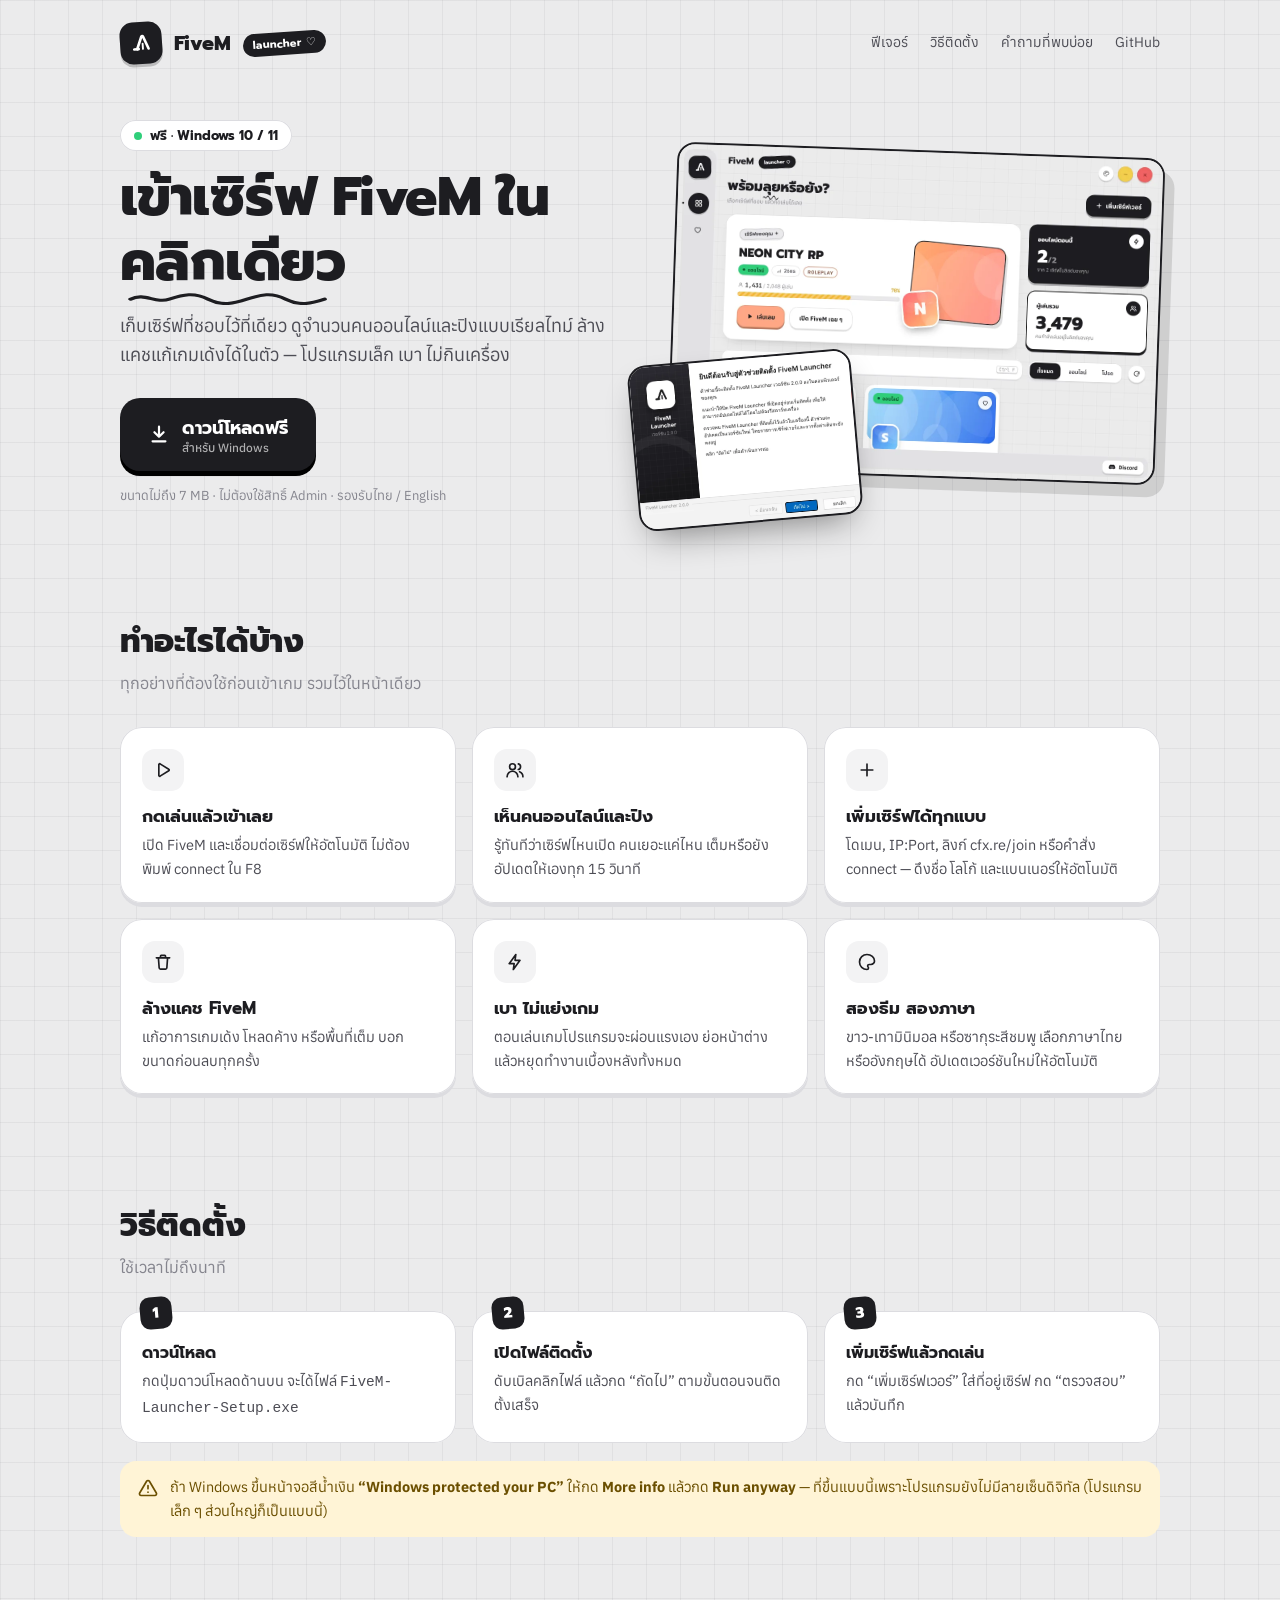
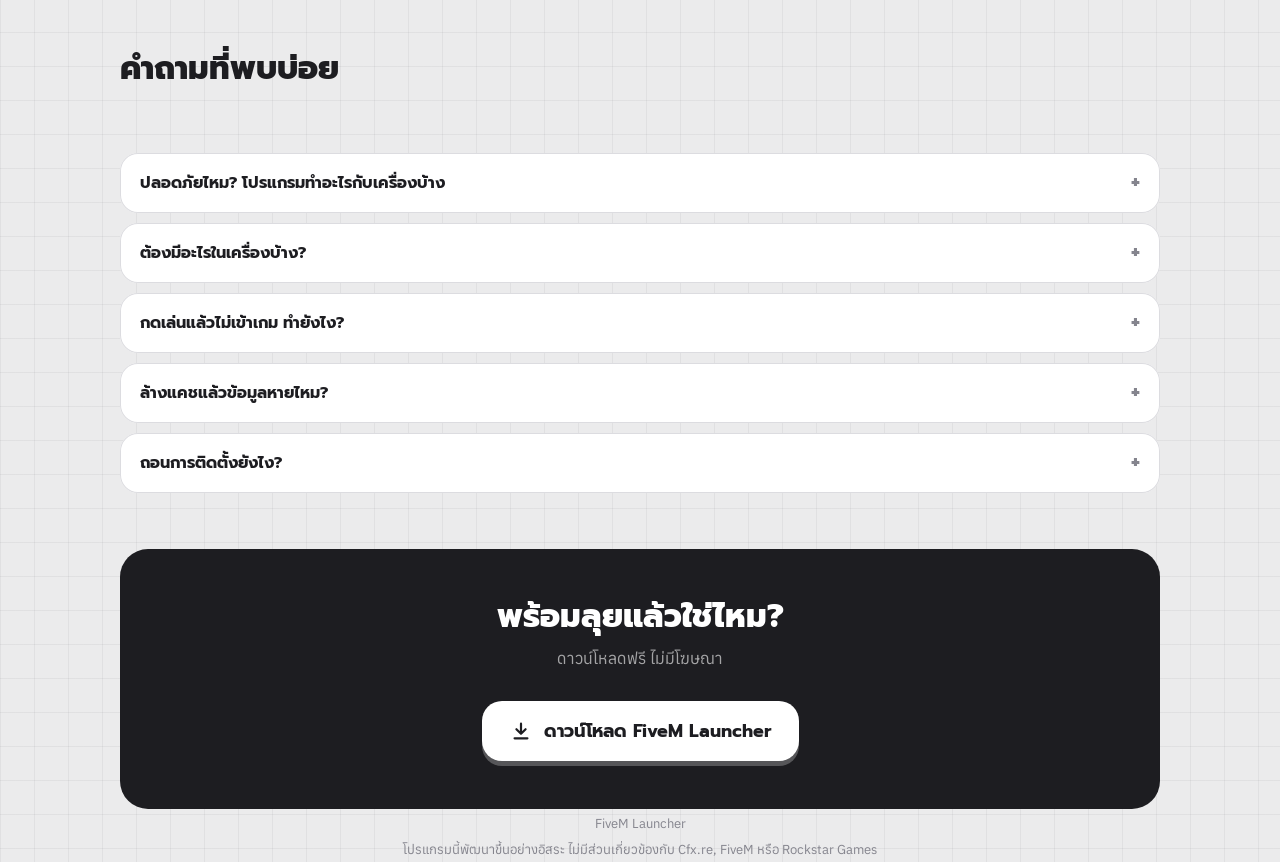
==== docs/index.html @ 2dabc4d4 "FiveM Launcher 2.2.0 Co-Authored-By: Claude Opus 5.5 <noreply@anthropic.com> Claude-Session: https:/" ====
<!doctype html>
<html lang="th">
<head>
<meta charset="utf-8">
<meta name="viewport" content="width=device-width, initial-scale=1">
<title>FiveM Launcher — เข้าเซิร์ฟ FiveM ในคลิกเดียว</title>
<meta name="description" content="Launcher ฟรีสำหรับ Windows เก็บเซิร์ฟ FiveM ที่ชอบ ดูคนออนไลน์และปิงแบบเรียลไทม์ แล้วเข้าเกมได้ในคลิกเดียว">
<meta property="og:title" content="FiveM Launcher">
<meta property="og:description" content="เก็บเซิร์ฟ FiveM ที่ชอบ ดูคนออนไลน์และปิง แล้วเข้าเกมได้ในคลิกเดียว — ฟรี ขนาดไม่ถึง 7 MB">
<meta property="og:image" content="img/home.webp">
<style>
  @font-face { font-family: 'Prompt'; font-weight: 700; font-display: swap; src: url('fonts/Prompt-Bold.woff') format('woff'); }
  @font-face { font-family: 'Prompt'; font-weight: 800; font-display: swap; src: url('fonts/Prompt-ExtraBold.woff') format('woff'); }
  @font-face { font-family: 'Anuphan'; font-weight: 100 700; font-display: swap; src: url('fonts/Anuphanwght.woff') format('woff'); }
  :root {
    --bg: #ebebec; --grid: rgba(20,20,30,.05); --surface: #fff; --s2: #f3f3f4; --ink: #1d1d21; --ink2: #4d4d55; --muted: #85858e; --line: #dcdce0;
    --ok: #2fcf7a; --head: 'Prompt', 'Leelawadee UI', system-ui, sans-serif; --body: 'Anuphan', 'Leelawadee UI', system-ui, sans-serif;
  }
  * { box-sizing: border-box; }
  html { scroll-behavior: smooth; }
  body {
    margin: 0; font: 16px/1.65 var(--body); color: var(--ink); background-color: var(--bg);
    background-image: linear-gradient(var(--grid) 1px, transparent 1px), linear-gradient(90deg, var(--grid) 1px, transparent 1px);
    background-size: 34px 34px;
  }
  a { color: inherit; }
  svg { width: 20px; height: 20px; fill: none; stroke: currentColor; stroke-width: 2; stroke-linecap: round; stroke-linejoin: round; flex: none; }
  .wrap { max-width: 1080px; margin: 0 auto; padding: 0 20px; }

  nav { display: flex; align-items: center; justify-content: space-between; padding: 22px 0; }
  .brand { display: flex; align-items: center; gap: 12px; font: 800 20px var(--head); text-decoration: none; }
  .mark { width: 42px; height: 42px; border-radius: 13px; background: var(--ink); color: #fff; display: grid; place-items: center; transform: rotate(-4deg); box-shadow: 0 3px 0 rgba(0,0,0,.2); }
  .mark svg { width: 24px; height: 24px; }
  .tag { font: 700 11px var(--head); background: var(--ink); color: #fff; padding: 3px 10px; border-radius: 99px; transform: rotate(-4deg); }
  .navlinks { display: flex; gap: 22px; font-size: 14px; color: var(--ink2); }
  .navlinks a { text-decoration: none; }
  .navlinks a:hover { color: var(--ink); }

  .hero { display: grid; grid-template-columns: 1.05fr 1fr; gap: 40px; align-items: center; padding: 34px 0 60px; }
  h1 { font: 800 clamp(34px, 5vw, 54px)/1.2 var(--head); margin: 14px 0 16px; letter-spacing: -.01em; }
  .sq { position: relative; display: inline-block; }
  .sq svg { position: absolute; left: 3%; bottom: -10px; width: 94%; height: 14px; stroke-width: 2.6; }
  .lead { font-size: 18px; color: var(--ink2); margin: 0 0 28px; max-width: 520px; }
  .badge { display: inline-flex; align-items: center; gap: 8px; font: 700 13px var(--head); background: var(--surface); padding: 6px 14px; border-radius: 99px; box-shadow: inset 0 0 0 1px var(--line); }
  .badge i { width: 8px; height: 8px; border-radius: 50%; background: var(--ok); }
  .dl { display: inline-flex; align-items: center; gap: 12px; background: var(--ink); color: #fff; text-decoration: none; padding: 16px 28px; border-radius: 20px; font: 700 18px var(--head); box-shadow: 0 5px 0 #000; transition: transform .1s, box-shadow .1s; }
  .dl:hover { transform: translateY(-1px); }
  .dl:active { transform: translateY(3px); box-shadow: 0 2px 0 #000; }
  .dl svg { width: 22px; height: 22px; stroke-width: 2.4; }
  .dl small { display: block; font: 500 12px var(--body); opacity: .65; margin-top: -2px; }
  .meta { margin-top: 14px; font-size: 13px; color: var(--muted); }
  .shot { position: relative; }
  .shot img { width: 100%; display: block; border-radius: 18px; border: 2.5px solid var(--ink); box-shadow: 10px 12px 0 rgba(0,0,0,.12); transform: rotate(2deg); background: #fff; }
  .shot .mini { position: absolute; width: 46%; left: -8%; bottom: -14%; transform: rotate(-5deg); border-width: 2px; box-shadow: 0 16px 34px -12px rgba(0,0,0,.45); }

  section { padding: 56px 0; }
  h2 { font: 800 32px/1.25 var(--head); margin: 0 0 8px; }
  .sub { color: var(--muted); margin: 0 0 30px; }
  .feats { display: grid; grid-template-columns: repeat(3, 1fr); gap: 16px; }
  .feat { background: var(--surface); border-radius: 22px; padding: 22px; box-shadow: inset 0 0 0 1px var(--line), 0 4px 0 var(--line); }
  .feat .ic { width: 42px; height: 42px; border-radius: 13px; background: var(--s2); display: grid; place-items: center; margin-bottom: 12px; }
  .feat b { font: 700 17px var(--head); display: block; margin-bottom: 4px; }
  .feat p { margin: 0; color: var(--ink2); font-size: 14.5px; }

  .steps { display: grid; grid-template-columns: repeat(3, 1fr); gap: 16px; counter-reset: s; }
  .step { background: var(--surface); border-radius: 22px; padding: 22px; box-shadow: inset 0 0 0 1px var(--line); position: relative; }
  .step::before { counter-increment: s; content: counter(s); position: absolute; top: -14px; left: 20px; width: 32px; height: 32px; border-radius: 10px; background: var(--ink); color: #fff; display: grid; place-items: center; font: 800 15px var(--head); transform: rotate(-5deg); }
  .step b { font: 700 16px var(--head); display: block; margin: 8px 0 4px; }
  .step p { margin: 0; font-size: 14.5px; color: var(--ink2); }
  .note { margin-top: 18px; background: #fff4d6; color: #6b4f00; border-radius: 16px; padding: 14px 18px; font-size: 14.5px; display: flex; gap: 12px; }
  .note svg { margin-top: 3px; }

  .faq { display: grid; gap: 10px; }
  details { background: var(--surface); border-radius: 18px; box-shadow: inset 0 0 0 1px var(--line); padding: 4px 20px; }
  summary { cursor: pointer; font: 700 16px var(--head); padding: 14px 0; list-style: none; display: flex; justify-content: space-between; gap: 12px; }
  summary::after { content: '+'; font-size: 22px; line-height: 1; color: var(--muted); }
  details[open] summary::after { content: '−'; }
  details p { margin: 0 0 16px; color: var(--ink2); font-size: 15px; }

  .cta { text-align: center; background: var(--ink); color: #fff; border-radius: 28px; padding: 48px 24px; }
  .cta h2 { color: #fff; }
  .cta .dl { background: #fff; color: var(--ink); box-shadow: 0 5px 0 rgba(255,255,255,.25); }
  footer { padding: 34px 0 50px; font-size: 13px; color: var(--muted); text-align: center; }
  footer p { margin: 4px 0; }

  @media (max-width: 860px) {
    .hero { grid-template-columns: 1fr; gap: 50px; }
    .feats, .steps { grid-template-columns: 1fr; }
    .navlinks { display: none; }
    .shot .mini { display: none; }
  }
</style>
</head>
<body>
  <div class="wrap">
    <nav>
      <a class="brand" href="#"><span class="mark"><svg viewBox="0 0 40 40"><path d="M13 30 21.2 9.5c.5-1.3 2.3-1.3 2.8 0L32 30" stroke-width="4.4"/><path d="M8 30h7.5" stroke-width="4.4"/><path d="M22.6 21.5v8.5" stroke-width="3.2"/></svg></span>FiveM <span class="tag">launcher ♡</span></a>
      <div class="navlinks"><a href="#features">ฟีเจอร์</a><a href="#install">วิธีติดตั้ง</a><a href="#faq">คำถามที่พบบ่อย</a><a id="ghLink" href="#">GitHub</a></div>
    </nav>

    <header class="hero">
      <div>
        <span class="badge"><i></i> ฟรี · Windows 10 / 11</span>
        <h1>เข้าเซิร์ฟ FiveM ใน<span class="sq">คลิกเดียว<svg viewBox="0 0 120 12" preserveAspectRatio="none"><path d="M2 7c8-6 14 4 22 0s14-6 22 0 14 4 22 0 14-6 22 0 14 4 22 0"/></svg></span></h1>
        <p class="lead">เก็บเซิร์ฟที่ชอบไว้ที่เดียว ดูจำนวนคนออนไลน์และปิงแบบเรียลไทม์ ล้างแคชแก้เกมเด้งได้ในตัว — โปรแกรมเล็ก เบา ไม่กินเครื่อง</p>
        <a class="dl" id="dlBtn" href="#"><svg viewBox="0 0 24 24"><path d="M12 4v11M7 10l5 5 5-5M5 20h14"/></svg><span>ดาวน์โหลดฟรี<small id="dlMeta">สำหรับ Windows</small></span></a>
        <div class="meta" id="meta">ขนาดไม่ถึง 7 MB · ไม่ต้องใช้สิทธิ์ Admin · รองรับไทย / English</div>
      </div>
      <div class="shot">
        <img src="img/home.webp" alt="หน้าหลักของ FiveM Launcher" loading="eager">
        <img class="mini" src="img/setup.webp" alt="หน้าติดตั้ง">
      </div>
    </header>
  </div>

  <section id="features">
    <div class="wrap">
      <h2>ทำอะไรได้บ้าง</h2>
      <p class="sub">ทุกอย่างที่ต้องใช้ก่อนเข้าเกม รวมไว้ในหน้าเดียว</p>
      <div class="feats">
        <div class="feat"><div class="ic"><svg viewBox="0 0 24 24"><path d="M7 5.5v13a1 1 0 0 0 1.5.9l10.4-6.5a1 1 0 0 0 0-1.8L8.5 4.6A1 1 0 0 0 7 5.5Z"/></svg></div><b>กดเล่นแล้วเข้าเลย</b><p>เปิด FiveM และเชื่อมต่อเซิร์ฟให้อัตโนมัติ ไม่ต้องพิมพ์ connect ใน F8</p></div>
        <div class="feat"><div class="ic"><svg viewBox="0 0 24 24"><circle cx="9" cy="8" r="3.5"/><path d="M2.5 20a6.5 6.5 0 0 1 13 0"/><path d="M16 4.6a3.5 3.5 0 0 1 0 6.8M21.5 20a6.5 6.5 0 0 0-4-6"/></svg></div><b>เห็นคนออนไลน์และปิง</b><p>รู้ทันทีว่าเซิร์ฟไหนเปิด คนเยอะแค่ไหน เต็มหรือยัง อัปเดตให้เองทุก 15 วินาที</p></div>
        <div class="feat"><div class="ic"><svg viewBox="0 0 24 24"><path d="M12 5v14M5 12h14"/></svg></div><b>เพิ่มเซิร์ฟได้ทุกแบบ</b><p>โดเมน, IP:Port, ลิงก์ cfx.re/join หรือคำสั่ง connect — ดึงชื่อ โลโก้ และแบนเนอร์ให้อัตโนมัติ</p></div>
        <div class="feat"><div class="ic"><svg viewBox="0 0 24 24"><path d="M4 7h16M9 7V4.8c0-.4.4-.8.8-.8h4.4c.4 0 .8.4.8.8V7M6.5 7l.9 12.2c.1.8.7 1.3 1.5 1.3h6.2c.8 0 1.4-.5 1.5-1.3L17.5 7"/></svg></div><b>ล้างแคช FiveM</b><p>แก้อาการเกมเด้ง โหลดค้าง หรือพื้นที่เต็ม บอกขนาดก่อนลบทุกครั้ง</p></div>
        <div class="feat"><div class="ic"><svg viewBox="0 0 24 24"><path d="M13 3 5 14h6l-1 7 8-11h-6l1-7Z"/></svg></div><b>เบา ไม่แย่งเกม</b><p>ตอนเล่นเกมโปรแกรมจะผ่อนแรงเอง ย่อหน้าต่างแล้วหยุดทำงานเบื้องหลังทั้งหมด</p></div>
        <div class="feat"><div class="ic"><svg viewBox="0 0 24 24"><path d="M12 3a9 9 0 1 0 0 18c1.2 0 1.8-.9 1.8-1.8 0-.5-.2-.9-.5-1.2-.3-.3-.5-.8-.5-1.2 0-1 .8-1.8 1.8-1.8h2.1A4.3 4.3 0 0 0 21 10.7C21 6.4 17 3 12 3Z"/></svg></div><b>สองธีม สองภาษา</b><p>ขาว-เทามินิมอล หรือซากุระสีชมพู เลือกภาษาไทยหรืออังกฤษได้ อัปเดตเวอร์ชันใหม่ให้อัตโนมัติ</p></div>
      </div>
    </div>
  </section>

  <section id="install">
    <div class="wrap">
      <h2>วิธีติดตั้ง</h2>
      <p class="sub">ใช้เวลาไม่ถึงนาที</p>
      <div class="steps">
        <div class="step"><b>ดาวน์โหลด</b><p>กดปุ่มดาวน์โหลดด้านบน จะได้ไฟล์ <code>FiveM-Launcher-Setup.exe</code></p></div>
        <div class="step"><b>เปิดไฟล์ติดตั้ง</b><p>ดับเบิลคลิกไฟล์ แล้วกด “ถัดไป” ตามขั้นตอนจนติดตั้งเสร็จ</p></div>
        <div class="step"><b>เพิ่มเซิร์ฟแล้วกดเล่น</b><p>กด “เพิ่มเซิร์ฟเวอร์” ใส่ที่อยู่เซิร์ฟ กด “ตรวจสอบ” แล้วบันทึก</p></div>
      </div>
      <div class="note"><svg viewBox="0 0 24 24"><path d="M12 9v4M12 17h.01"/><path d="M10.3 3.9 2 18a2 2 0 0 0 1.7 3h16.6A2 2 0 0 0 22 18L13.7 3.9a2 2 0 0 0-3.4 0Z"/></svg><span>ถ้า Windows ขึ้นหน้าจอสีน้ำเงิน <b>“Windows protected your PC”</b> ให้กด <b>More info</b> แล้วกด <b>Run anyway</b> — ที่ขึ้นแบบนี้เพราะโปรแกรมยังไม่มีลายเซ็นดิจิทัล (โปรแกรมเล็ก ๆ ส่วนใหญ่ก็เป็นแบบนี้)</span></div>
    </div>
  </section>

  <section id="faq">
    <div class="wrap">
      <h2>คำถามที่พบบ่อย</h2>
      <p class="sub">&nbsp;</p>
      <div class="faq">
        <details><summary>ปลอดภัยไหม? โปรแกรมทำอะไรกับเครื่องบ้าง</summary><p>โปรแกรมติดตั้งในโฟลเดอร์ของผู้ใช้ ไม่ต้องใช้สิทธิ์ Admin และไม่แตะไฟล์ระบบ สิ่งที่ทำมีแค่อ่านสถานะเซิร์ฟที่คุณเพิ่มไว้ เปิด FiveM และลบโฟลเดอร์แคชของ FiveM เมื่อคุณสั่งเท่านั้น ข้อมูลเซิร์ฟเก็บอยู่ในเครื่องคุณ ไม่ส่งไปที่ไหน และโค้ดทั้งหมดเปิดให้ดูได้บน GitHub</p></details>
        <details><summary>ต้องมีอะไรในเครื่องบ้าง?</summary><p>Windows 10 หรือ 11 (64-bit) และต้องติดตั้ง FiveM ไว้แล้ว โปรแกรมใช้ Microsoft Edge WebView2 ซึ่งมีมากับ Windows 11 และ Windows 10 ที่อัปเดตแล้ว ถ้าเครื่องไหนไม่มี ตัวติดตั้งจะพาไปดาวน์โหลดให้</p></details>
        <details><summary>กดเล่นแล้วไม่เข้าเกม ทำยังไง?</summary><p>เช็กว่าติดตั้ง FiveM แล้วและเปิดเองได้ปกติ ถ้า Windows ถามว่าจะเปิดลิงก์ด้วยโปรแกรมไหน ให้เลือก FiveM ถ้ายังไม่ได้ ลองไปที่ ตั้งค่า → ตำแหน่ง FiveM แล้วเลือกไฟล์ FiveM.exe เอง</p></details>
        <details><summary>ล้างแคชแล้วข้อมูลหายไหม?</summary><p>ไม่หาย จะลบเฉพาะไฟล์ชั่วคราวที่ FiveM โหลดจากเซิร์ฟ (crashes, cache, server-cache) ไม่กระทบตัวเกม การตั้งค่า หรือบัญชี ครั้งต่อไปที่เข้าเซิร์ฟจะโหลดนานขึ้นนิดหน่อย</p></details>
        <details><summary>ถอนการติดตั้งยังไง?</summary><p>ไปที่ การตั้งค่า (Settings) → แอป (Apps) → ค้นหา FiveM Launcher → ถอนการติดตั้ง (Uninstall)</p></details>
      </div>
    </div>
  </section>

  <div class="wrap">
    <div class="cta">
      <h2>พร้อมลุยแล้วใช่ไหม?</h2>
      <p class="sub" style="color:rgba(255,255,255,.6)">ดาวน์โหลดฟรี ไม่มีโฆษณา</p>
      <a class="dl" id="dlBtn2" href="#"><svg viewBox="0 0 24 24"><path d="M12 4v11M7 10l5 5 5-5M5 20h14"/></svg><span>ดาวน์โหลด FiveM Launcher</span></a>
    </div>
  </div>

  <footer class="wrap">
    <p id="credit">FiveM Launcher</p>
    <p>โปรแกรมนี้พัฒนาขึ้นอย่างอิสระ ไม่มีส่วนเกี่ยวข้องกับ Cfx.re, FiveM หรือ Rockstar Games</p>
  </footer>

<script>
(() => {
  // หา owner/repo จากที่อยู่ GitHub Pages (owner.github.io/repo) — ไม่ต้องแก้ไฟล์นี้
  const FALLBACK_REPO = ''; // ถ้าใช้โดเมนอื่น ใส่ 'owner/repo' ตรงนี้
  let repo = FALLBACK_REPO;
  const h = location.hostname.match(/^([^.]+)\.github\.io$/i);
  if (h) {
    const first = location.pathname.split('/').filter(Boolean)[0];
    repo = h[1] + '/' + (first || h[1] + '.github.io');
  }
  if (!repo) return;
  const asset = `https://github.com/${repo}/releases/latest/download/FiveM-Launcher-Setup.exe`;
  document.querySelectorAll('#dlBtn, #dlBtn2').forEach((a) => (a.href = asset));
  document.getElementById('ghLink').href = `https://github.com/${repo}`;

  fetch(`https://api.github.com/repos/${repo}/releases/latest`)
    .then((r) => (r.ok ? r.json() : null))
    .then((rel) => {
      if (!rel) return;
      const a = (rel.assets || []).find((x) => /setup.*\.exe$/i.test(x.name));
      const v = String(rel.tag_name || '').replace(/^v/, '');
      const mb = a ? (a.size / 1048576).toFixed(1) + ' MB' : '';
      const d = new Date(rel.published_at).toLocaleDateString('th-TH', { day: 'numeric', month: 'short', year: 'numeric' });
      document.getElementById('dlMeta').textContent = `เวอร์ชัน ${v}${mb ? ' · ' + mb : ''}`;
      document.getElementById('meta').textContent = `อัปเดตล่าสุด ${d} · ไม่ต้องใช้สิทธิ์ Admin · รองรับไทย / English`;
      if (a) document.querySelectorAll('#dlBtn, #dlBtn2').forEach((x) => (x.href = a.browser_download_url));
    })
    .catch(() => {});
})();
</script>
</body>
</html>
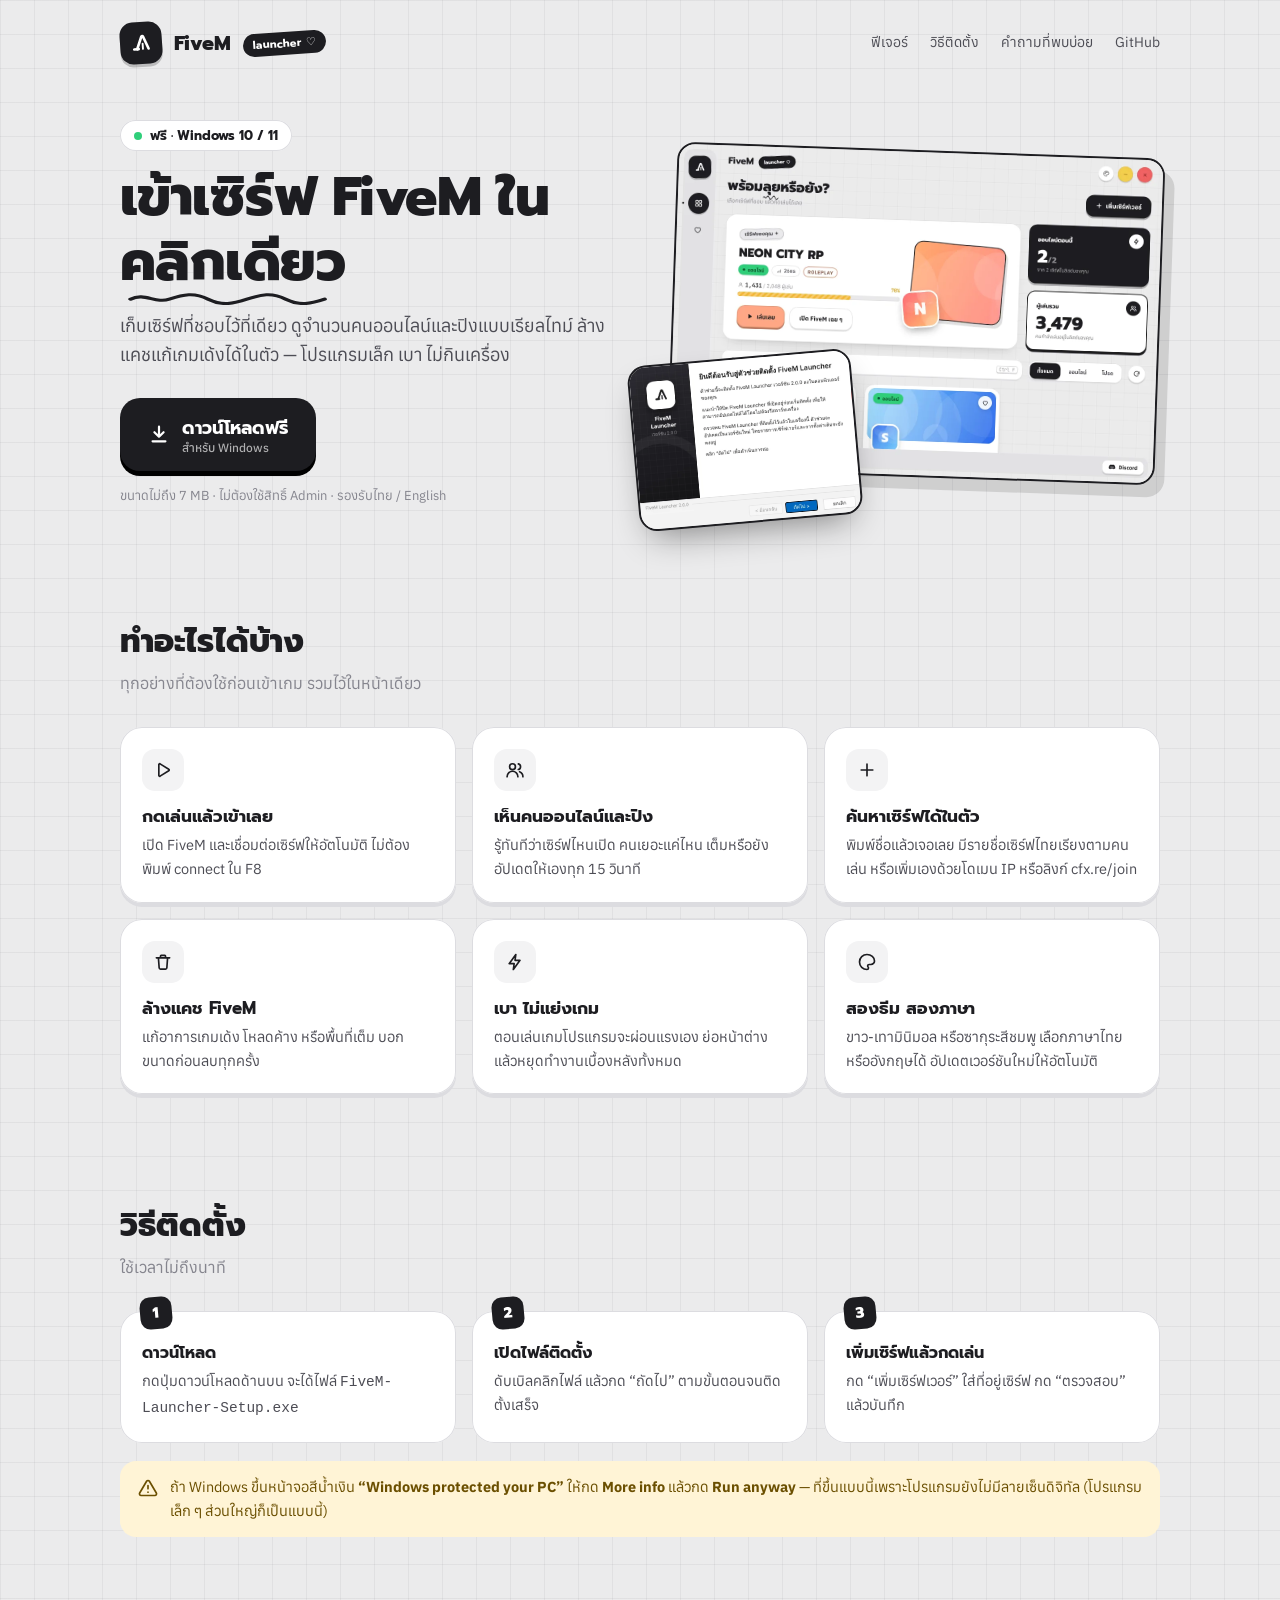
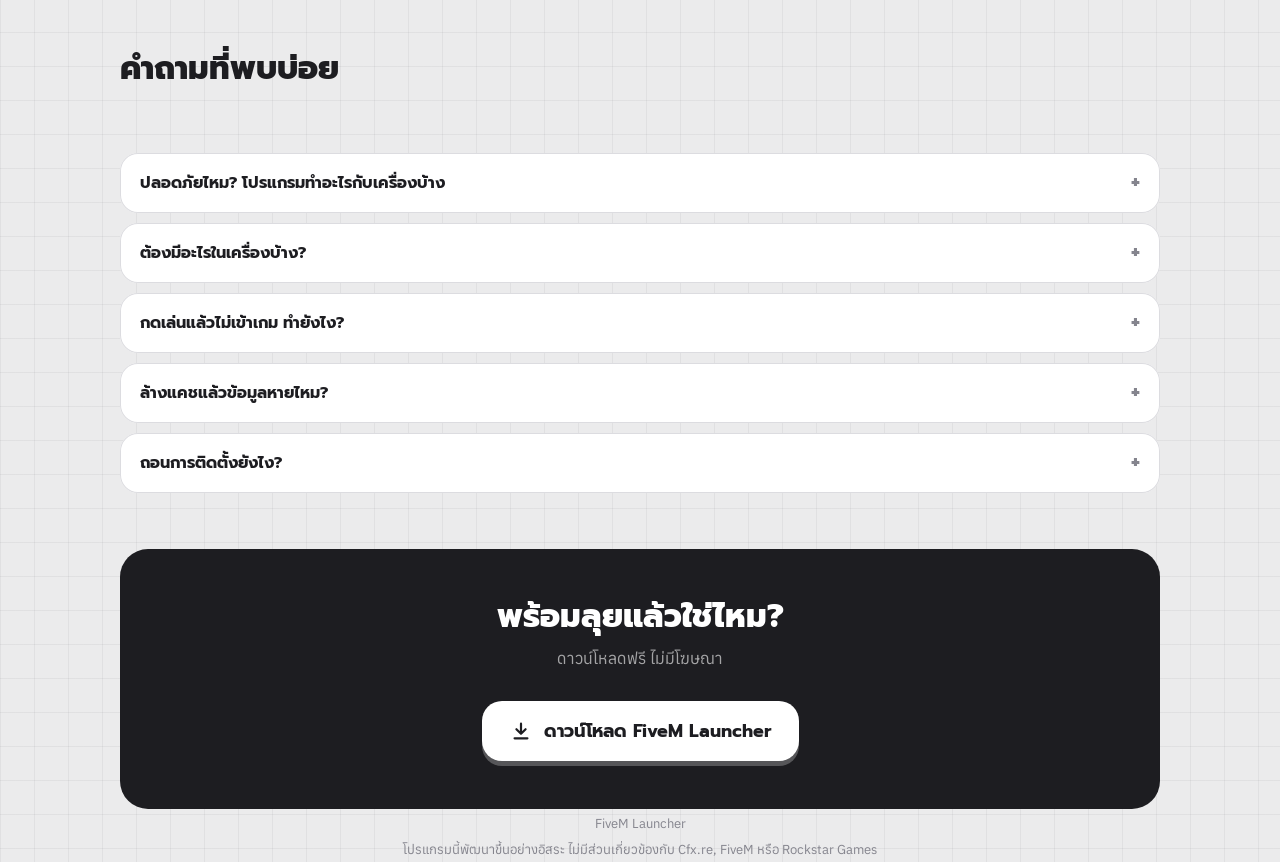
==== commit 39880920: "2.3.0: browse the public FiveM server list - New Browse page: search servers by name/style, Thai-ser" ====
--- a/docs/index.html
+++ b/docs/index.html
@@ -120,7 +120,7 @@
       <div class="feats">
         <div class="feat"><div class="ic"><svg viewBox="0 0 24 24"><path d="M7 5.5v13a1 1 0 0 0 1.5.9l10.4-6.5a1 1 0 0 0 0-1.8L8.5 4.6A1 1 0 0 0 7 5.5Z"/></svg></div><b>กดเล่นแล้วเข้าเลย</b><p>เปิด FiveM และเชื่อมต่อเซิร์ฟให้อัตโนมัติ ไม่ต้องพิมพ์ connect ใน F8</p></div>
         <div class="feat"><div class="ic"><svg viewBox="0 0 24 24"><circle cx="9" cy="8" r="3.5"/><path d="M2.5 20a6.5 6.5 0 0 1 13 0"/><path d="M16 4.6a3.5 3.5 0 0 1 0 6.8M21.5 20a6.5 6.5 0 0 0-4-6"/></svg></div><b>เห็นคนออนไลน์และปิง</b><p>รู้ทันทีว่าเซิร์ฟไหนเปิด คนเยอะแค่ไหน เต็มหรือยัง อัปเดตให้เองทุก 15 วินาที</p></div>
-        <div class="feat"><div class="ic"><svg viewBox="0 0 24 24"><path d="M12 5v14M5 12h14"/></svg></div><b>เพิ่มเซิร์ฟได้ทุกแบบ</b><p>โดเมน, IP:Port, ลิงก์ cfx.re/join หรือคำสั่ง connect — ดึงชื่อ โลโก้ และแบนเนอร์ให้อัตโนมัติ</p></div>
+        <div class="feat"><div class="ic"><svg viewBox="0 0 24 24"><path d="M12 5v14M5 12h14"/></svg></div><b>ค้นหาเซิร์ฟได้ในตัว</b><p>พิมพ์ชื่อแล้วเจอเลย มีรายชื่อเซิร์ฟไทยเรียงตามคนเล่น หรือเพิ่มเองด้วยโดเมน IP หรือลิงก์ cfx.re/join</p></div>
         <div class="feat"><div class="ic"><svg viewBox="0 0 24 24"><path d="M4 7h16M9 7V4.8c0-.4.4-.8.8-.8h4.4c.4 0 .8.4.8.8V7M6.5 7l.9 12.2c.1.8.7 1.3 1.5 1.3h6.2c.8 0 1.4-.5 1.5-1.3L17.5 7"/></svg></div><b>ล้างแคช FiveM</b><p>แก้อาการเกมเด้ง โหลดค้าง หรือพื้นที่เต็ม บอกขนาดก่อนลบทุกครั้ง</p></div>
         <div class="feat"><div class="ic"><svg viewBox="0 0 24 24"><path d="M13 3 5 14h6l-1 7 8-11h-6l1-7Z"/></svg></div><b>เบา ไม่แย่งเกม</b><p>ตอนเล่นเกมโปรแกรมจะผ่อนแรงเอง ย่อหน้าต่างแล้วหยุดทำงานเบื้องหลังทั้งหมด</p></div>
         <div class="feat"><div class="ic"><svg viewBox="0 0 24 24"><path d="M12 3a9 9 0 1 0 0 18c1.2 0 1.8-.9 1.8-1.8 0-.5-.2-.9-.5-1.2-.3-.3-.5-.8-.5-1.2 0-1 .8-1.8 1.8-1.8h2.1A4.3 4.3 0 0 0 21 10.7C21 6.4 17 3 12 3Z"/></svg></div><b>สองธีม สองภาษา</b><p>ขาว-เทามินิมอล หรือซากุระสีชมพู เลือกภาษาไทยหรืออังกฤษได้ อัปเดตเวอร์ชันใหม่ให้อัตโนมัติ</p></div>
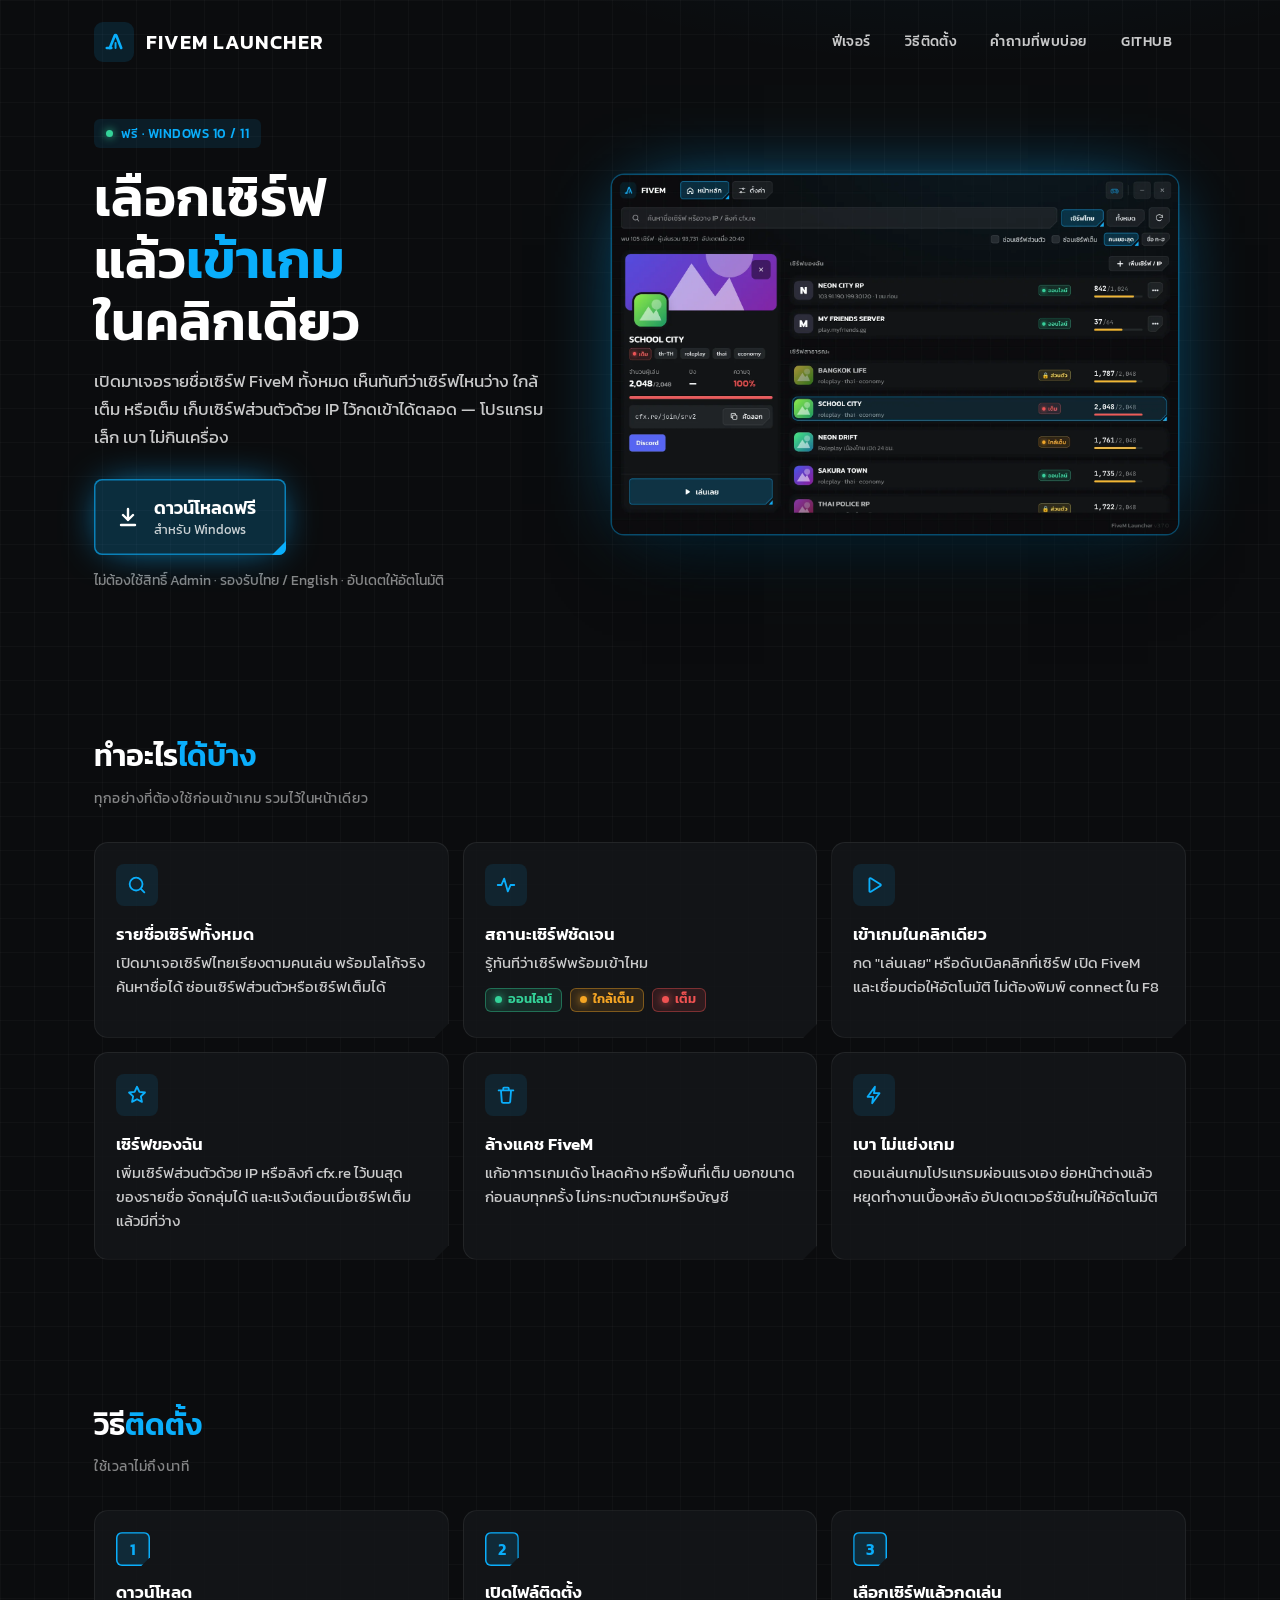
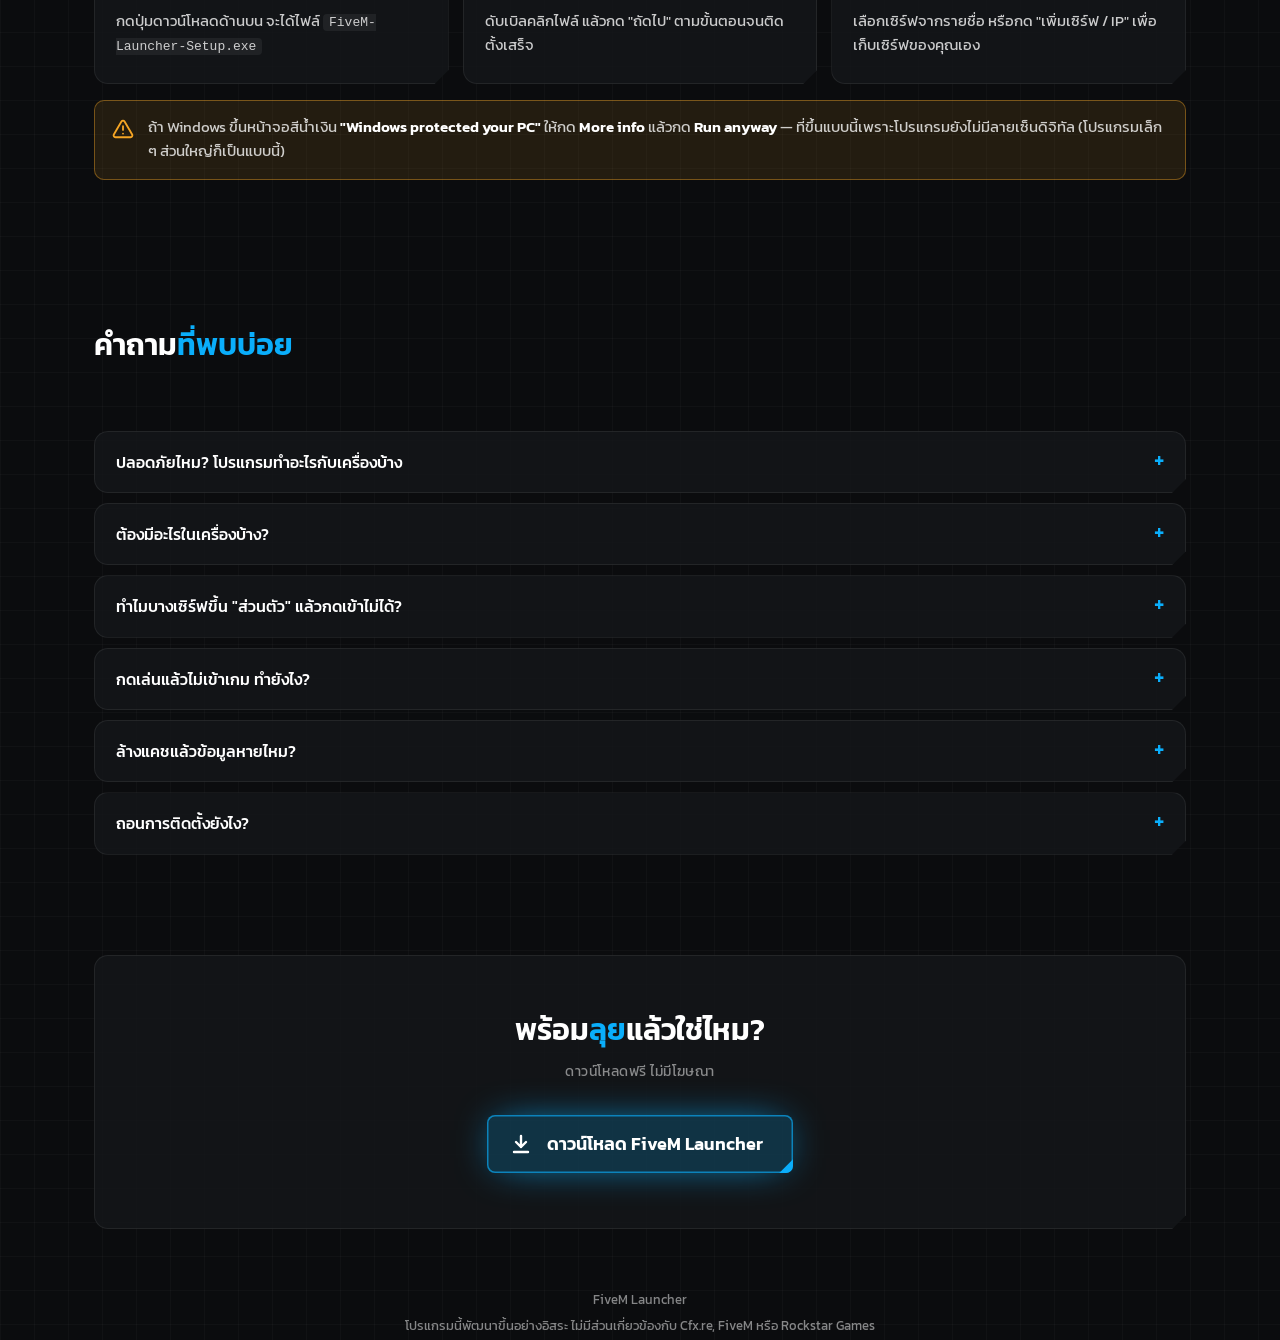
==== commit 2e15efea: "3.7.0: cleaner layout, clear server status, new website - Home: no big title; one toolbar row; rows " ====
--- a/docs/index.html
+++ b/docs/index.html
@@ -4,161 +4,148 @@
 <meta charset="utf-8">
 <meta name="viewport" content="width=device-width, initial-scale=1">
 <title>FiveM Launcher — เข้าเซิร์ฟ FiveM ในคลิกเดียว</title>
-<meta name="description" content="Launcher ฟรีสำหรับ Windows เก็บเซิร์ฟ FiveM ที่ชอบ ดูคนออนไลน์และปิงแบบเรียลไทม์ แล้วเข้าเกมได้ในคลิกเดียว">
+<meta name="description" content="Launcher ฟรีสำหรับ Windows เลือกเซิร์ฟ FiveM จากรายชื่อทั้งหมด เก็บเซิร์ฟส่วนตัวด้วย IP แล้วเข้าเกมได้ในคลิกเดียว">
 <meta property="og:title" content="FiveM Launcher">
-<meta property="og:description" content="เก็บเซิร์ฟ FiveM ที่ชอบ ดูคนออนไลน์และปิง แล้วเข้าเกมได้ในคลิกเดียว — ฟรี ขนาดไม่ถึง 7 MB">
+<meta property="og:description" content="เลือกเซิร์ฟ FiveM ดูคนออนไลน์และสถานะเซิร์ฟ แล้วเข้าเกมได้ในคลิกเดียว — ฟรี เบา ไม่กินเครื่อง">
 <meta property="og:image" content="img/home.webp">
 <style>
-  @font-face { font-family: 'Prompt'; font-weight: 700; font-display: swap; src: url('fonts/Prompt-Bold.woff') format('woff'); }
-  @font-face { font-family: 'Prompt'; font-weight: 800; font-display: swap; src: url('fonts/Prompt-ExtraBold.woff') format('woff'); }
-  @font-face { font-family: 'Anuphan'; font-weight: 100 700; font-display: swap; src: url('fonts/Anuphanwght.woff') format('woff'); }
-  :root {
-    --bg: #ebebec; --grid: rgba(20,20,30,.05); --surface: #fff; --s2: #f3f3f4; --ink: #1d1d21; --ink2: #4d4d55; --muted: #85858e; --line: #dcdce0;
-    --ok: #2fcf7a; --head: 'Prompt', 'Leelawadee UI', system-ui, sans-serif; --body: 'Anuphan', 'Leelawadee UI', system-ui, sans-serif;
-  }
+  @font-face { font-family: 'Kanit'; font-weight: 300 400; font-display: swap; src: url('fonts/Kanit-Regular.woff') format('woff'); }
+  @font-face { font-family: 'Kanit'; font-weight: 500; font-display: swap; src: url('fonts/Kanit-Medium.woff') format('woff'); }
+  @font-face { font-family: 'Kanit'; font-weight: 600 900; font-display: swap; src: url('fonts/Kanit-SemiBold.woff') format('woff'); }
+  :root { --bg: #0b0c0e; --panel: rgba(20, 22, 25, .82); --panel2: rgba(57, 60, 65, .35); --ink: #fff; --ink2: rgba(255,255,255,.78); --muted: rgba(255,255,255,.5); --line: rgba(255,255,255,.07); --accent: #0aaefb; --ok: #34d399; --warn: #f5a524; --err: #f05252; }
   * { box-sizing: border-box; }
   html { scroll-behavior: smooth; }
-  body {
-    margin: 0; font: 16px/1.65 var(--body); color: var(--ink); background-color: var(--bg);
-    background-image: linear-gradient(var(--grid) 1px, transparent 1px), linear-gradient(90deg, var(--grid) 1px, transparent 1px);
-    background-size: 34px 34px;
-  }
-  a { color: inherit; }
-  svg { width: 20px; height: 20px; fill: none; stroke: currentColor; stroke-width: 2; stroke-linecap: round; stroke-linejoin: round; flex: none; }
-  .wrap { max-width: 1080px; margin: 0 auto; padding: 0 20px; }
-
-  nav { display: flex; align-items: center; justify-content: space-between; padding: 22px 0; }
-  .brand { display: flex; align-items: center; gap: 12px; font: 800 20px var(--head); text-decoration: none; }
-  .mark { width: 42px; height: 42px; border-radius: 13px; background: var(--ink); color: #fff; display: grid; place-items: center; transform: rotate(-4deg); box-shadow: 0 3px 0 rgba(0,0,0,.2); }
-  .mark svg { width: 24px; height: 24px; }
-  .tag { font: 700 11px var(--head); background: var(--ink); color: #fff; padding: 3px 10px; border-radius: 99px; transform: rotate(-4deg); }
-  .navlinks { display: flex; gap: 22px; font-size: 14px; color: var(--ink2); }
-  .navlinks a { text-decoration: none; }
-  .navlinks a:hover { color: var(--ink); }
-
-  .hero { display: grid; grid-template-columns: 1.05fr 1fr; gap: 40px; align-items: center; padding: 34px 0 60px; }
-  h1 { font: 800 clamp(34px, 5vw, 54px)/1.2 var(--head); margin: 14px 0 16px; letter-spacing: -.01em; }
-  .sq { position: relative; display: inline-block; }
-  .sq svg { position: absolute; left: 3%; bottom: -10px; width: 94%; height: 14px; stroke-width: 2.6; }
-  .lead { font-size: 18px; color: var(--ink2); margin: 0 0 28px; max-width: 520px; }
-  .badge { display: inline-flex; align-items: center; gap: 8px; font: 700 13px var(--head); background: var(--surface); padding: 6px 14px; border-radius: 99px; box-shadow: inset 0 0 0 1px var(--line); }
-  .badge i { width: 8px; height: 8px; border-radius: 50%; background: var(--ok); }
-  .dl { display: inline-flex; align-items: center; gap: 12px; background: var(--ink); color: #fff; text-decoration: none; padding: 16px 28px; border-radius: 20px; font: 700 18px var(--head); box-shadow: 0 5px 0 #000; transition: transform .1s, box-shadow .1s; }
-  .dl:hover { transform: translateY(-1px); }
-  .dl:active { transform: translateY(3px); box-shadow: 0 2px 0 #000; }
-  .dl svg { width: 22px; height: 22px; stroke-width: 2.4; }
-  .dl small { display: block; font: 500 12px var(--body); opacity: .65; margin-top: -2px; }
-  .meta { margin-top: 14px; font-size: 13px; color: var(--muted); }
-  .shot { position: relative; }
-  .shot img { width: 100%; display: block; border-radius: 18px; border: 2.5px solid var(--ink); box-shadow: 10px 12px 0 rgba(0,0,0,.12); transform: rotate(2deg); background: #fff; }
-  .shot .mini { position: absolute; width: 46%; left: -8%; bottom: -14%; transform: rotate(-5deg); border-width: 2px; box-shadow: 0 16px 34px -12px rgba(0,0,0,.45); }
-
-  section { padding: 56px 0; }
-  h2 { font: 800 32px/1.25 var(--head); margin: 0 0 8px; }
-  .sub { color: var(--muted); margin: 0 0 30px; }
-  .feats { display: grid; grid-template-columns: repeat(3, 1fr); gap: 16px; }
-  .feat { background: var(--surface); border-radius: 22px; padding: 22px; box-shadow: inset 0 0 0 1px var(--line), 0 4px 0 var(--line); }
-  .feat .ic { width: 42px; height: 42px; border-radius: 13px; background: var(--s2); display: grid; place-items: center; margin-bottom: 12px; }
-  .feat b { font: 700 17px var(--head); display: block; margin-bottom: 4px; }
+  body { margin: 0; font: 16px/1.65 'Kanit', 'Leelawadee UI', system-ui, sans-serif; color: var(--ink); background: var(--bg);
+    background-image: radial-gradient(1100px 600px at 75% -10%, rgba(10,174,251,.12), transparent 60%), linear-gradient(rgba(255,255,255,.025) 1px, transparent 1px), linear-gradient(90deg, rgba(255,255,255,.025) 1px, transparent 1px);
+    background-size: auto, 34px 34px, 34px 34px; }
+  a { color: inherit; text-decoration: none; }
+  .wrap { max-width: 1140px; margin: 0 auto; padding: 0 24px; }
+  .panel { position: relative; background: var(--panel); border-radius: 14px; box-shadow: inset 0 0 0 1px var(--line); clip-path: polygon(0 0, 100% 0, 100% calc(100% - 14px), calc(100% - 14px) 100%, 0 100%); }
+  .sel { background: rgba(10,174,251,.18); box-shadow: inset 0 0 0 1.5px rgba(10,174,251,.6); }
+  .sel::after { content: ''; position: absolute; right: 0; bottom: 0; width: 12px; height: 12px; background: var(--accent); clip-path: polygon(100% 0, 100% 100%, 0 100%); }
+  nav { display: flex; align-items: center; justify-content: space-between; padding: 22px 0; gap: 16px; }
+  .brand { display: flex; align-items: center; gap: 12px; font-weight: 600; font-size: 20px; letter-spacing: .05em; }
+  .mark { width: 40px; height: 40px; border-radius: 9px; display: grid; place-items: center; background: rgba(10,174,251,.12); color: var(--accent); }
+  .mark svg { width: 24px; height: 24px; fill: none; stroke: currentColor; stroke-linecap: round; stroke-linejoin: round; }
+  .navlinks { display: flex; gap: 6px; flex-wrap: wrap; }
+  .navlinks a { padding: 7px 14px; border-radius: 6px; font-size: 14px; font-weight: 500; color: var(--ink2); text-transform: uppercase; letter-spacing: .03em; }
+  .navlinks a:hover { background: var(--panel2); color: #fff; }
+  .hero { display: grid; grid-template-columns: minmax(0, 1fr) minmax(0, 1.25fr); gap: 44px; align-items: center; padding: 34px 0 70px; }
+  .badge { display: inline-flex; align-items: center; gap: 8px; padding: 4px 12px; border-radius: 6px; font-size: 13px; font-weight: 500; color: var(--accent); background: rgba(10,174,251,.1); text-transform: uppercase; letter-spacing: .04em; }
+  .badge i { width: 7px; height: 7px; border-radius: 50%; background: var(--ok); box-shadow: 0 0 8px var(--ok); }
+  h1 { font-size: clamp(36px, 5vw, 54px); line-height: 1.15; margin: 18px 0 14px; font-weight: 600; text-transform: uppercase; }
+  h1 b { color: var(--accent); font-weight: 600; }
+  .lead { color: var(--ink2); font-size: 17px; margin: 0 0 28px; max-width: 520px; }
+  .dl { position: relative; display: inline-flex; align-items: center; gap: 14px; padding: 14px 30px 14px 22px; border-radius: 8px; font-weight: 600; font-size: 18px; color: #fff; background: rgba(10,174,251,.2); box-shadow: inset 0 0 0 1.5px rgba(10,174,251,.65), 0 0 40px -12px var(--accent); transition: background .15s, transform .15s; }
+  .dl::after { content: ''; position: absolute; right: 0; bottom: 0; width: 14px; height: 14px; background: var(--accent); clip-path: polygon(100% 0, 100% 100%, 0 100%); border-radius: 0 0 7px 0; }
+  .dl:hover { background: rgba(10,174,251,.32); transform: translateY(-1px); }
+  .dl svg { width: 24px; height: 24px; fill: none; stroke: currentColor; stroke-width: 2.4; stroke-linecap: round; stroke-linejoin: round; }
+  .dl small { display: block; font-size: 12.5px; font-weight: 400; color: var(--ink2); margin-top: -2px; }
+  .meta { margin-top: 14px; color: var(--muted); font-size: 13.5px; }
+  .shot { position: relative; padding: 8px; }
+  .shot img { display: block; width: 100%; border-radius: 12px; box-shadow: 0 0 0 1.5px rgba(10,174,251,.35), 0 40px 80px -30px rgba(0,0,0,.9), 0 0 80px -30px var(--accent); }
+  section { padding: 70px 0; }
+  h2 { font-size: 30px; margin: 0; font-weight: 600; text-transform: uppercase; }
+  h2 b { color: var(--accent); font-weight: 600; }
+  .sub { color: var(--muted); margin: 6px 0 32px; font-size: 14px; text-transform: uppercase; letter-spacing: .04em; }
+  .feats { display: grid; grid-template-columns: repeat(3, minmax(0, 1fr)); gap: 14px; }
+  .feat { padding: 22px 22px 26px; }
+  .feat .ic { width: 42px; height: 42px; border-radius: 8px; display: grid; place-items: center; background: rgba(10,174,251,.1); color: var(--accent); margin-bottom: 14px; }
+  .feat .ic svg { width: 22px; height: 22px; fill: none; stroke: currentColor; stroke-width: 2; stroke-linecap: round; stroke-linejoin: round; }
+  .feat b { display: block; font-size: 17px; font-weight: 600; margin-bottom: 4px; }
   .feat p { margin: 0; color: var(--ink2); font-size: 14.5px; }
-
-  .steps { display: grid; grid-template-columns: repeat(3, 1fr); gap: 16px; counter-reset: s; }
-  .step { background: var(--surface); border-radius: 22px; padding: 22px; box-shadow: inset 0 0 0 1px var(--line); position: relative; }
-  .step::before { counter-increment: s; content: counter(s); position: absolute; top: -14px; left: 20px; width: 32px; height: 32px; border-radius: 10px; background: var(--ink); color: #fff; display: grid; place-items: center; font: 800 15px var(--head); transform: rotate(-5deg); }
-  .step b { font: 700 16px var(--head); display: block; margin: 8px 0 4px; }
-  .step p { margin: 0; font-size: 14.5px; color: var(--ink2); }
-  .note { margin-top: 18px; background: #fff4d6; color: #6b4f00; border-radius: 16px; padding: 14px 18px; font-size: 14.5px; display: flex; gap: 12px; }
-  .note svg { margin-top: 3px; }
-
+  .chips { display: flex; gap: 8px; flex-wrap: wrap; margin-top: 12px; }
+  .stc { --c: var(--ok); display: inline-flex; align-items: center; gap: 6px; height: 24px; padding: 0 10px; border-radius: 6px; font-size: 12.5px; font-weight: 600; color: var(--c); background: color-mix(in srgb, var(--c) 13%, transparent); box-shadow: inset 0 0 0 1px color-mix(in srgb, var(--c) 40%, transparent); }
+  .stc i { width: 7px; height: 7px; border-radius: 50%; background: var(--c); box-shadow: 0 0 8px var(--c); }
+  .steps { display: grid; grid-template-columns: repeat(3, minmax(0, 1fr)); gap: 14px; counter-reset: s; }
+  .step { padding: 22px 22px 26px; counter-increment: s; }
+  .step::before { content: counter(s); display: grid; place-items: center; width: 34px; height: 34px; margin-bottom: 12px; border-radius: 6px; background: rgba(10,174,251,.14); box-shadow: inset 0 0 0 1.5px var(--accent); color: var(--accent); font-weight: 600; clip-path: polygon(0 0, 100% 0, 100% calc(100% - 9px), calc(100% - 9px) 100%, 0 100%); }
+  .step b { display: block; font-size: 17px; font-weight: 600; }
+  .step p { margin: 4px 0 0; color: var(--ink2); font-size: 14.5px; }
+  code { font-family: Consolas, monospace; font-size: 13px; padding: 1px 6px; border-radius: 4px; background: var(--panel2); }
+  .note { display: flex; gap: 14px; align-items: flex-start; margin-top: 16px; padding: 16px 18px; border-radius: 10px; background: rgba(245,165,36,.1); box-shadow: inset 0 0 0 1px rgba(245,165,36,.4); color: var(--ink2); font-size: 14.5px; }
+  .note svg { flex: none; width: 22px; height: 22px; fill: none; stroke: var(--warn); stroke-width: 2; stroke-linecap: round; margin-top: 2px; }
+  .note b { color: #fff; }
   .faq { display: grid; gap: 10px; }
-  details { background: var(--surface); border-radius: 18px; box-shadow: inset 0 0 0 1px var(--line); padding: 4px 20px; }
-  summary { cursor: pointer; font: 700 16px var(--head); padding: 14px 0; list-style: none; display: flex; justify-content: space-between; gap: 12px; }
-  summary::after { content: '+'; font-size: 22px; line-height: 1; color: var(--muted); }
+  details { padding: 4px 22px; }
+  summary { cursor: pointer; padding: 14px 0; font-weight: 500; font-size: 16px; list-style: none; display: flex; justify-content: space-between; gap: 12px; }
+  summary::-webkit-details-marker { display: none; }
+  summary::after { content: '+'; color: var(--accent); font-size: 22px; line-height: 1; }
   details[open] summary::after { content: '−'; }
-  details p { margin: 0 0 16px; color: var(--ink2); font-size: 15px; }
-
-  .cta { text-align: center; background: var(--ink); color: #fff; border-radius: 28px; padding: 48px 24px; }
-  .cta h2 { color: #fff; }
-  .cta .dl { background: #fff; color: var(--ink); box-shadow: 0 5px 0 rgba(255,255,255,.25); }
-  footer { padding: 34px 0 50px; font-size: 13px; color: var(--muted); text-align: center; }
+  details p { margin: 0 0 16px; color: var(--ink2); font-size: 14.5px; }
+  .cta { text-align: center; padding: 50px 24px 56px; margin: 30px 0 60px; }
+  .cta h2 { margin-bottom: 6px; }
+  footer { padding: 0 24px 50px; color: var(--muted); font-size: 13px; text-align: center; }
   footer p { margin: 4px 0; }
-
-  @media (max-width: 860px) {
-    .hero { grid-template-columns: 1fr; gap: 50px; }
-    .feats, .steps { grid-template-columns: 1fr; }
-    .navlinks { display: none; }
-    .shot .mini { display: none; }
-  }
+  @media (max-width: 860px) { .hero { grid-template-columns: 1fr; padding-top: 10px; } .feats, .steps { grid-template-columns: 1fr; } .navlinks { display: none; } }
 </style>
 </head>
 <body>
   <div class="wrap">
     <nav>
-      <a class="brand" href="#"><span class="mark"><svg viewBox="0 0 40 40"><path d="M13 30 21.2 9.5c.5-1.3 2.3-1.3 2.8 0L32 30" stroke-width="4.4"/><path d="M8 30h7.5" stroke-width="4.4"/><path d="M22.6 21.5v8.5" stroke-width="3.2"/></svg></span>FiveM <span class="tag">launcher ♡</span></a>
+      <a class="brand" href="#"><span class="mark"><svg viewBox="0 0 40 40"><path d="M13 30 21.2 9.5c.5-1.3 2.3-1.3 2.8 0L32 30" stroke-width="4.4"/><path d="M8 30h7.5" stroke-width="4.4"/><path d="M22.6 21.5v8.5" stroke-width="3.2"/></svg></span>FIVEM LAUNCHER</a>
       <div class="navlinks"><a href="#features">ฟีเจอร์</a><a href="#install">วิธีติดตั้ง</a><a href="#faq">คำถามที่พบบ่อย</a><a id="ghLink" href="#">GitHub</a></div>
     </nav>
 
     <header class="hero">
       <div>
         <span class="badge"><i></i> ฟรี · Windows 10 / 11</span>
-        <h1>เข้าเซิร์ฟ FiveM ใน<span class="sq">คลิกเดียว<svg viewBox="0 0 120 12" preserveAspectRatio="none"><path d="M2 7c8-6 14 4 22 0s14-6 22 0 14 4 22 0 14-6 22 0 14 4 22 0"/></svg></span></h1>
-        <p class="lead">เก็บเซิร์ฟที่ชอบไว้ที่เดียว ดูจำนวนคนออนไลน์และปิงแบบเรียลไทม์ ล้างแคชแก้เกมเด้งได้ในตัว — โปรแกรมเล็ก เบา ไม่กินเครื่อง</p>
+        <h1>เลือกเซิร์ฟ<br>แล้ว<b>เข้าเกม</b><span style="white-space:nowrap">ในคลิกเดียว</span></h1>
+        <p class="lead">เปิดมาเจอรายชื่อเซิร์ฟ FiveM ทั้งหมด เห็นทันทีว่าเซิร์ฟไหนว่าง ใกล้เต็ม หรือเต็ม เก็บเซิร์ฟส่วนตัวด้วย IP ไว้กดเข้าได้ตลอด — โปรแกรมเล็ก เบา ไม่กินเครื่อง</p>
         <a class="dl" id="dlBtn" href="#"><svg viewBox="0 0 24 24"><path d="M12 4v11M7 10l5 5 5-5M5 20h14"/></svg><span>ดาวน์โหลดฟรี<small id="dlMeta">สำหรับ Windows</small></span></a>
-        <div class="meta" id="meta">ขนาดไม่ถึง 7 MB · ไม่ต้องใช้สิทธิ์ Admin · รองรับไทย / English</div>
+        <div class="meta" id="meta">ไม่ต้องใช้สิทธิ์ Admin · รองรับไทย / English · อัปเดตให้อัตโนมัติ</div>
       </div>
-      <div class="shot">
-        <img src="img/home.webp" alt="หน้าหลักของ FiveM Launcher" loading="eager">
-        <img class="mini" src="img/setup.webp" alt="หน้าติดตั้ง">
-      </div>
+      <div class="shot"><img src="img/home.webp" alt="หน้าหลักของ FiveM Launcher" loading="eager"></div>
     </header>
   </div>
 
   <section id="features">
     <div class="wrap">
-      <h2>ทำอะไรได้บ้าง</h2>
+      <h2>ทำอะไร<b>ได้บ้าง</b></h2>
       <p class="sub">ทุกอย่างที่ต้องใช้ก่อนเข้าเกม รวมไว้ในหน้าเดียว</p>
       <div class="feats">
-        <div class="feat"><div class="ic"><svg viewBox="0 0 24 24"><path d="M7 5.5v13a1 1 0 0 0 1.5.9l10.4-6.5a1 1 0 0 0 0-1.8L8.5 4.6A1 1 0 0 0 7 5.5Z"/></svg></div><b>กดเล่นแล้วเข้าเลย</b><p>เปิด FiveM และเชื่อมต่อเซิร์ฟให้อัตโนมัติ ไม่ต้องพิมพ์ connect ใน F8</p></div>
-        <div class="feat"><div class="ic"><svg viewBox="0 0 24 24"><circle cx="9" cy="8" r="3.5"/><path d="M2.5 20a6.5 6.5 0 0 1 13 0"/><path d="M16 4.6a3.5 3.5 0 0 1 0 6.8M21.5 20a6.5 6.5 0 0 0-4-6"/></svg></div><b>เห็นคนออนไลน์และปิง</b><p>รู้ทันทีว่าเซิร์ฟไหนเปิด คนเยอะแค่ไหน เต็มหรือยัง อัปเดตให้เองทุก 15 วินาที</p></div>
-        <div class="feat"><div class="ic"><svg viewBox="0 0 24 24"><path d="M12 5v14M5 12h14"/></svg></div><b>ค้นหาเซิร์ฟได้ในตัว</b><p>พิมพ์ชื่อแล้วเจอเลย มีรายชื่อเซิร์ฟไทยเรียงตามคนเล่น หรือเพิ่มเองด้วยโดเมน IP หรือลิงก์ cfx.re/join</p></div>
-        <div class="feat"><div class="ic"><svg viewBox="0 0 24 24"><path d="M4 7h16M9 7V4.8c0-.4.4-.8.8-.8h4.4c.4 0 .8.4.8.8V7M6.5 7l.9 12.2c.1.8.7 1.3 1.5 1.3h6.2c.8 0 1.4-.5 1.5-1.3L17.5 7"/></svg></div><b>ล้างแคช FiveM</b><p>แก้อาการเกมเด้ง โหลดค้าง หรือพื้นที่เต็ม บอกขนาดก่อนลบทุกครั้ง</p></div>
-        <div class="feat"><div class="ic"><svg viewBox="0 0 24 24"><path d="M13 3 5 14h6l-1 7 8-11h-6l1-7Z"/></svg></div><b>เบา ไม่แย่งเกม</b><p>ตอนเล่นเกมโปรแกรมจะผ่อนแรงเอง ย่อหน้าต่างแล้วหยุดทำงานเบื้องหลังทั้งหมด</p></div>
-        <div class="feat"><div class="ic"><svg viewBox="0 0 24 24"><path d="M12 3a9 9 0 1 0 0 18c1.2 0 1.8-.9 1.8-1.8 0-.5-.2-.9-.5-1.2-.3-.3-.5-.8-.5-1.2 0-1 .8-1.8 1.8-1.8h2.1A4.3 4.3 0 0 0 21 10.7C21 6.4 17 3 12 3Z"/></svg></div><b>สองธีม สองภาษา</b><p>ขาว-เทามินิมอล หรือซากุระสีชมพู เลือกภาษาไทยหรืออังกฤษได้ อัปเดตเวอร์ชันใหม่ให้อัตโนมัติ</p></div>
+        <div class="feat panel"><div class="ic"><svg viewBox="0 0 24 24"><circle cx="11" cy="11" r="7"/><path d="m20 20-3.5-3.5"/></svg></div><b>รายชื่อเซิร์ฟทั้งหมด</b><p>เปิดมาเจอเซิร์ฟไทยเรียงตามคนเล่น พร้อมโลโก้จริง ค้นหาชื่อได้ ซ่อนเซิร์ฟส่วนตัวหรือเซิร์ฟเต็มได้</p></div>
+        <div class="feat panel"><div class="ic"><svg viewBox="0 0 24 24"><path d="M3 12h4l3-7 4 14 3-7h4"/></svg></div><b>สถานะเซิร์ฟชัดเจน</b><p>รู้ทันทีว่าเซิร์ฟพร้อมเข้าไหม<span class="chips"><span class="stc"><i></i>ออนไลน์</span><span class="stc" style="--c:var(--warn)"><i></i>ใกล้เต็ม</span><span class="stc" style="--c:var(--err)"><i></i>เต็ม</span></span></p></div>
+        <div class="feat panel"><div class="ic"><svg viewBox="0 0 24 24"><path d="M7 5.5v13a1 1 0 0 0 1.5.9l10.4-6.5a1 1 0 0 0 0-1.8L8.5 4.6A1 1 0 0 0 7 5.5Z"/></svg></div><b>เข้าเกมในคลิกเดียว</b><p>กด "เล่นเลย" หรือดับเบิลคลิกที่เซิร์ฟ เปิด FiveM และเชื่อมต่อให้อัตโนมัติ ไม่ต้องพิมพ์ connect ใน F8</p></div>
+        <div class="feat panel"><div class="ic"><svg viewBox="0 0 24 24"><path d="m12 3 2.6 5.6 6.1.7-4.5 4.2 1.2 6L12 16.6 6.6 19.5l1.2-6-4.5-4.2 6.1-.7Z"/></svg></div><b>เซิร์ฟของฉัน</b><p>เพิ่มเซิร์ฟส่วนตัวด้วย IP หรือลิงก์ cfx.re ไว้บนสุดของรายชื่อ จัดกลุ่มได้ และแจ้งเตือนเมื่อเซิร์ฟเต็มแล้วมีที่ว่าง</p></div>
+        <div class="feat panel"><div class="ic"><svg viewBox="0 0 24 24"><path d="M4 7h16M9 7V4.8c0-.4.4-.8.8-.8h4.4c.4 0 .8.4.8.8V7M6.5 7l.9 12.2c.1.8.7 1.3 1.5 1.3h6.2c.8 0 1.4-.5 1.5-1.3L17.5 7"/></svg></div><b>ล้างแคช FiveM</b><p>แก้อาการเกมเด้ง โหลดค้าง หรือพื้นที่เต็ม บอกขนาดก่อนลบทุกครั้ง ไม่กระทบตัวเกมหรือบัญชี</p></div>
+        <div class="feat panel"><div class="ic"><svg viewBox="0 0 24 24"><path d="M13 3 5 14h6l-1 7 8-11h-6l1-7Z"/></svg></div><b>เบา ไม่แย่งเกม</b><p>ตอนเล่นเกมโปรแกรมผ่อนแรงเอง ย่อหน้าต่างแล้วหยุดทำงานเบื้องหลัง อัปเดตเวอร์ชันใหม่ให้อัตโนมัติ</p></div>
       </div>
     </div>
   </section>
 
   <section id="install">
     <div class="wrap">
-      <h2>วิธีติดตั้ง</h2>
+      <h2>วิธี<b>ติดตั้ง</b></h2>
       <p class="sub">ใช้เวลาไม่ถึงนาที</p>
       <div class="steps">
-        <div class="step"><b>ดาวน์โหลด</b><p>กดปุ่มดาวน์โหลดด้านบน จะได้ไฟล์ <code>FiveM-Launcher-Setup.exe</code></p></div>
-        <div class="step"><b>เปิดไฟล์ติดตั้ง</b><p>ดับเบิลคลิกไฟล์ แล้วกด “ถัดไป” ตามขั้นตอนจนติดตั้งเสร็จ</p></div>
-        <div class="step"><b>เพิ่มเซิร์ฟแล้วกดเล่น</b><p>กด “เพิ่มเซิร์ฟเวอร์” ใส่ที่อยู่เซิร์ฟ กด “ตรวจสอบ” แล้วบันทึก</p></div>
+        <div class="step panel"><b>ดาวน์โหลด</b><p>กดปุ่มดาวน์โหลดด้านบน จะได้ไฟล์ <code>FiveM-Launcher-Setup.exe</code></p></div>
+        <div class="step panel"><b>เปิดไฟล์ติดตั้ง</b><p>ดับเบิลคลิกไฟล์ แล้วกด "ถัดไป" ตามขั้นตอนจนติดตั้งเสร็จ</p></div>
+        <div class="step panel"><b>เลือกเซิร์ฟแล้วกดเล่น</b><p>เลือกเซิร์ฟจากรายชื่อ หรือกด "เพิ่มเซิร์ฟ / IP" เพื่อเก็บเซิร์ฟของคุณเอง</p></div>
       </div>
-      <div class="note"><svg viewBox="0 0 24 24"><path d="M12 9v4M12 17h.01"/><path d="M10.3 3.9 2 18a2 2 0 0 0 1.7 3h16.6A2 2 0 0 0 22 18L13.7 3.9a2 2 0 0 0-3.4 0Z"/></svg><span>ถ้า Windows ขึ้นหน้าจอสีน้ำเงิน <b>“Windows protected your PC”</b> ให้กด <b>More info</b> แล้วกด <b>Run anyway</b> — ที่ขึ้นแบบนี้เพราะโปรแกรมยังไม่มีลายเซ็นดิจิทัล (โปรแกรมเล็ก ๆ ส่วนใหญ่ก็เป็นแบบนี้)</span></div>
+      <div class="note"><svg viewBox="0 0 24 24"><path d="M12 9v4M12 17h.01"/><path d="M10.3 3.9 2 18a2 2 0 0 0 1.7 3h16.6A2 2 0 0 0 22 18L13.7 3.9a2 2 0 0 0-3.4 0Z"/></svg><span>ถ้า Windows ขึ้นหน้าจอสีน้ำเงิน <b>"Windows protected your PC"</b> ให้กด <b>More info</b> แล้วกด <b>Run anyway</b> — ที่ขึ้นแบบนี้เพราะโปรแกรมยังไม่มีลายเซ็นดิจิทัล (โปรแกรมเล็ก ๆ ส่วนใหญ่ก็เป็นแบบนี้)</span></div>
     </div>
   </section>
 
   <section id="faq">
     <div class="wrap">
-      <h2>คำถามที่พบบ่อย</h2>
+      <h2>คำถาม<b>ที่พบบ่อย</b></h2>
       <p class="sub">&nbsp;</p>
       <div class="faq">
-        <details><summary>ปลอดภัยไหม? โปรแกรมทำอะไรกับเครื่องบ้าง</summary><p>โปรแกรมติดตั้งในโฟลเดอร์ของผู้ใช้ ไม่ต้องใช้สิทธิ์ Admin และไม่แตะไฟล์ระบบ สิ่งที่ทำมีแค่อ่านสถานะเซิร์ฟที่คุณเพิ่มไว้ เปิด FiveM และลบโฟลเดอร์แคชของ FiveM เมื่อคุณสั่งเท่านั้น ข้อมูลเซิร์ฟเก็บอยู่ในเครื่องคุณ ไม่ส่งไปที่ไหน และโค้ดทั้งหมดเปิดให้ดูได้บน GitHub</p></details>
-        <details><summary>ต้องมีอะไรในเครื่องบ้าง?</summary><p>Windows 10 หรือ 11 (64-bit) และต้องติดตั้ง FiveM ไว้แล้ว โปรแกรมใช้ Microsoft Edge WebView2 ซึ่งมีมากับ Windows 11 และ Windows 10 ที่อัปเดตแล้ว ถ้าเครื่องไหนไม่มี ตัวติดตั้งจะพาไปดาวน์โหลดให้</p></details>
-        <details><summary>กดเล่นแล้วไม่เข้าเกม ทำยังไง?</summary><p>เช็กว่าติดตั้ง FiveM แล้วและเปิดเองได้ปกติ ถ้า Windows ถามว่าจะเปิดลิงก์ด้วยโปรแกรมไหน ให้เลือก FiveM ถ้ายังไม่ได้ ลองไปที่ ตั้งค่า → ตำแหน่ง FiveM แล้วเลือกไฟล์ FiveM.exe เอง</p></details>
-        <details><summary>ล้างแคชแล้วข้อมูลหายไหม?</summary><p>ไม่หาย จะลบเฉพาะไฟล์ชั่วคราวที่ FiveM โหลดจากเซิร์ฟ (crashes, cache, server-cache) ไม่กระทบตัวเกม การตั้งค่า หรือบัญชี ครั้งต่อไปที่เข้าเซิร์ฟจะโหลดนานขึ้นนิดหน่อย</p></details>
-        <details><summary>ถอนการติดตั้งยังไง?</summary><p>ไปที่ การตั้งค่า (Settings) → แอป (Apps) → ค้นหา FiveM Launcher → ถอนการติดตั้ง (Uninstall)</p></details>
+        <details class="panel"><summary>ปลอดภัยไหม? โปรแกรมทำอะไรกับเครื่องบ้าง</summary><p>โปรแกรมติดตั้งในโฟลเดอร์ของผู้ใช้ ไม่ต้องใช้สิทธิ์ Admin และไม่แตะไฟล์ระบบ สิ่งที่ทำมีแค่โหลดรายชื่อเซิร์ฟสาธารณะของ FiveM อ่านสถานะเซิร์ฟ เปิด FiveM และลบโฟลเดอร์แคชของ FiveM เมื่อคุณสั่งเท่านั้น ข้อมูลเซิร์ฟของคุณเก็บอยู่ในเครื่อง ไม่ส่งไปที่ไหน และโค้ดทั้งหมดเปิดให้ดูได้บน GitHub</p></details>
+        <details class="panel"><summary>ต้องมีอะไรในเครื่องบ้าง?</summary><p>Windows 10 หรือ 11 (64-bit) และต้องติดตั้ง FiveM ไว้แล้ว ถ้ายังไม่มี โปรแกรมจะขึ้นแถบแจ้งพร้อมปุ่มดาวน์โหลด FiveM ให้ โปรแกรมใช้ Microsoft Edge WebView2 ซึ่งมีมากับ Windows 11 และ Windows 10 ที่อัปเดตแล้ว</p></details>
+        <details class="panel"><summary>ทำไมบางเซิร์ฟขึ้น "ส่วนตัว" แล้วกดเข้าไม่ได้?</summary><p>เจ้าของเซิร์ฟตั้งไว้ไม่ให้เข้าผ่านรายชื่อของ FiveM (ในตัว FiveM เองก็กดเข้าไม่ได้) ให้ขอ IP หรือลิงก์จาก Discord ของเซิร์ฟ แล้ววางในแผงด้านซ้ายของเซิร์ฟนั้น โปรแกรมจะบันทึกไว้ใน "เซิร์ฟของฉัน" ให้กดเข้าได้ทุกครั้ง</p></details>
+        <details class="panel"><summary>กดเล่นแล้วไม่เข้าเกม ทำยังไง?</summary><p>เช็กว่าติดตั้ง FiveM แล้วและเปิดเองได้ปกติ ถ้า Windows ถามว่าจะเปิดลิงก์ด้วยโปรแกรมไหน ให้เลือก FiveM ถ้ายังไม่ได้ ลองไปที่ ตั้งค่า → ตำแหน่ง FiveM แล้วเลือกไฟล์ FiveM.exe เอง</p></details>
+        <details class="panel"><summary>ล้างแคชแล้วข้อมูลหายไหม?</summary><p>ไม่หาย จะลบเฉพาะไฟล์ชั่วคราวที่ FiveM โหลดจากเซิร์ฟ (crashes, cache, server-cache) ไม่กระทบตัวเกม การตั้งค่า หรือบัญชี ครั้งต่อไปที่เข้าเซิร์ฟจะโหลดนานขึ้นนิดหน่อย</p></details>
+        <details class="panel"><summary>ถอนการติดตั้งยังไง?</summary><p>ไปที่ การตั้งค่า (Settings) → แอป (Apps) → ค้นหา FiveM Launcher → ถอนการติดตั้ง (Uninstall)</p></details>
       </div>
     </div>
   </section>
 
   <div class="wrap">
-    <div class="cta">
-      <h2>พร้อมลุยแล้วใช่ไหม?</h2>
-      <p class="sub" style="color:rgba(255,255,255,.6)">ดาวน์โหลดฟรี ไม่มีโฆษณา</p>
+    <div class="cta panel">
+      <h2>พร้อม<b>ลุย</b>แล้วใช่ไหม?</h2>
+      <p class="sub">ดาวน์โหลดฟรี ไม่มีโฆษณา</p>
       <a class="dl" id="dlBtn2" href="#"><svg viewBox="0 0 24 24"><path d="M12 4v11M7 10l5 5 5-5M5 20h14"/></svg><span>ดาวน์โหลด FiveM Launcher</span></a>
     </div>
   </div>
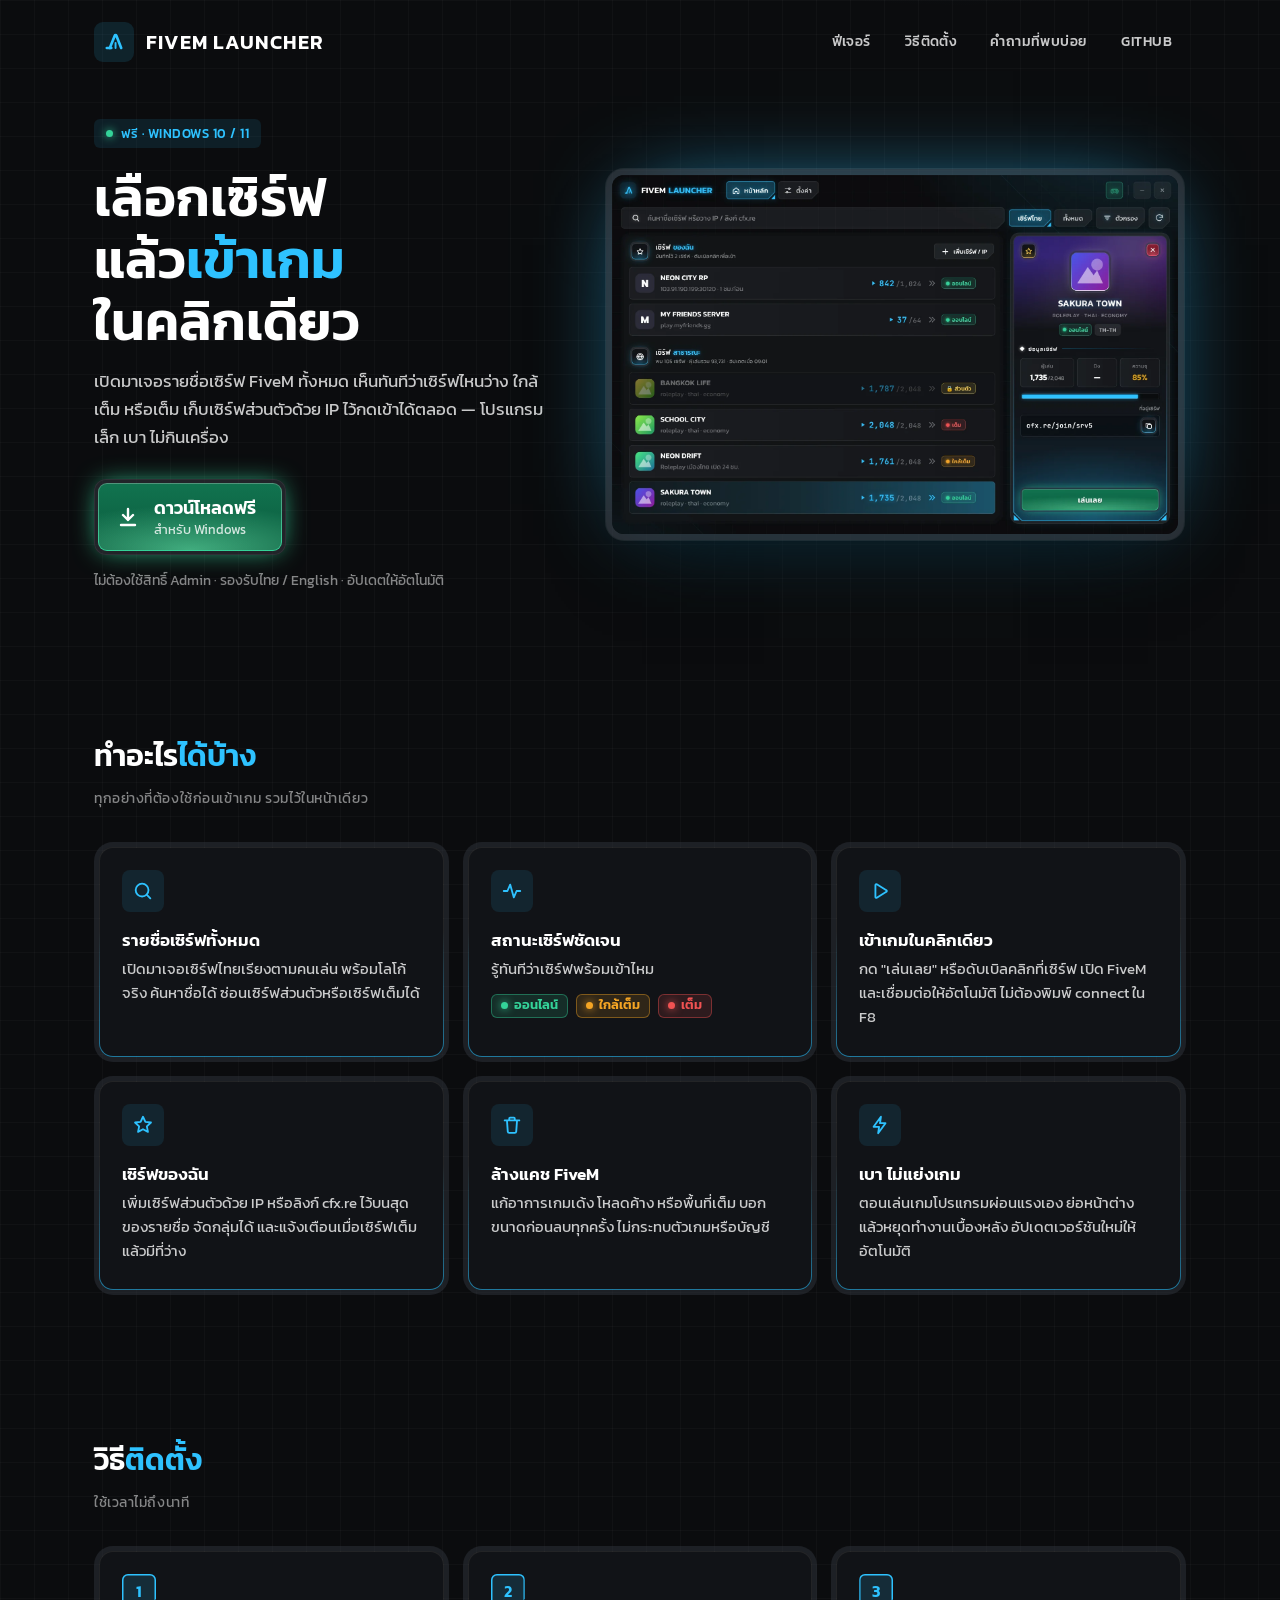
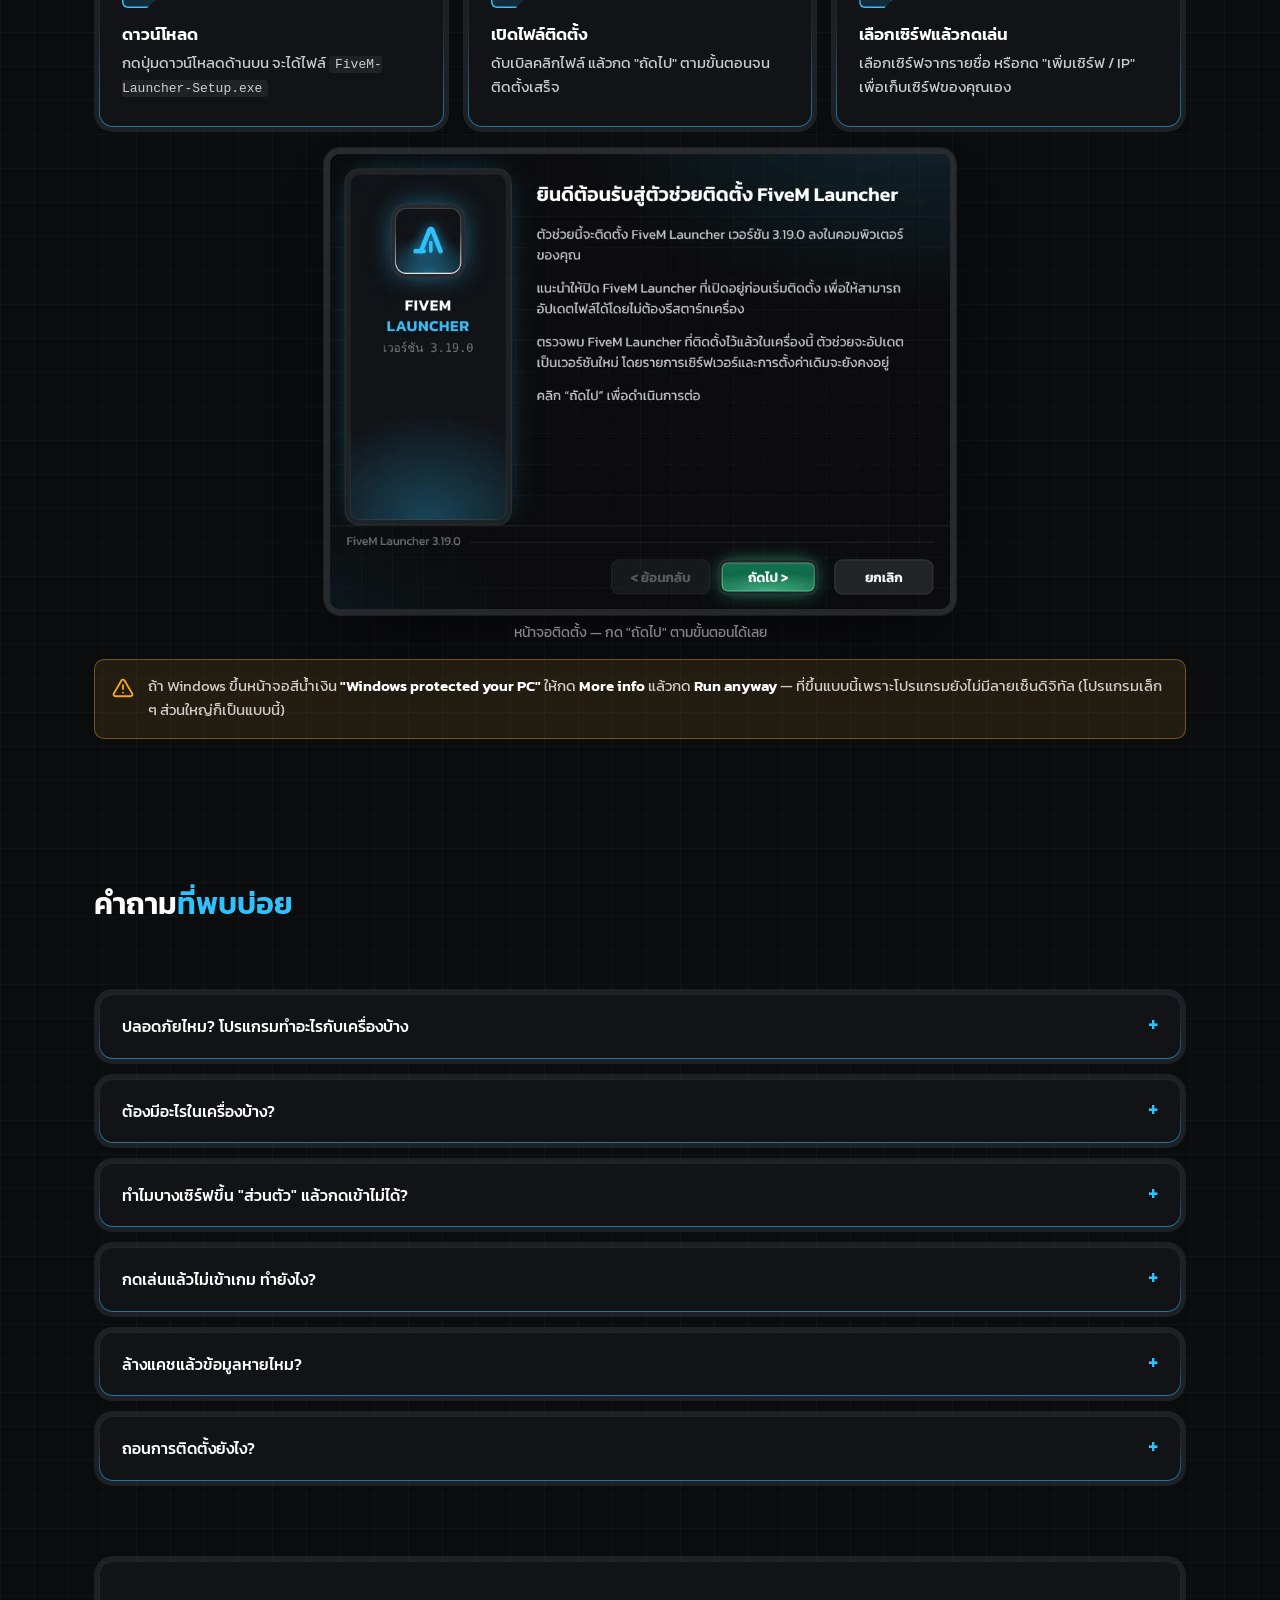
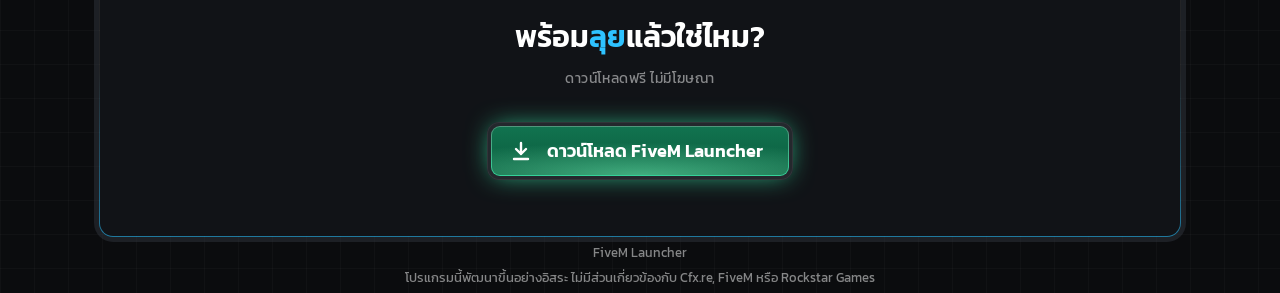
==== commit fc56936b: "3.19.0: installer, icon and website in the new theme - Installer: dark HUD look with Kanit font, dar" ====
--- a/docs/index.html
+++ b/docs/index.html
@@ -8,49 +8,50 @@
 <meta property="og:title" content="FiveM Launcher">
 <meta property="og:description" content="เลือกเซิร์ฟ FiveM ดูคนออนไลน์และสถานะเซิร์ฟ แล้วเข้าเกมได้ในคลิกเดียว — ฟรี เบา ไม่กินเครื่อง">
 <meta property="og:image" content="img/home.webp">
+<link rel="icon" type="image/png" href="img/icon.png">
 <style>
   @font-face { font-family: 'Kanit'; font-weight: 300 400; font-display: swap; src: url('fonts/Kanit-Regular.woff') format('woff'); }
   @font-face { font-family: 'Kanit'; font-weight: 500; font-display: swap; src: url('fonts/Kanit-Medium.woff') format('woff'); }
   @font-face { font-family: 'Kanit'; font-weight: 600 900; font-display: swap; src: url('fonts/Kanit-SemiBold.woff') format('woff'); }
-  :root { --bg: #0b0c0e; --panel: rgba(20, 22, 25, .82); --panel2: rgba(57, 60, 65, .35); --ink: #fff; --ink2: rgba(255,255,255,.78); --muted: rgba(255,255,255,.5); --line: rgba(255,255,255,.07); --accent: #0aaefb; --ok: #34d399; --warn: #f5a524; --err: #f05252; }
+  :root { --bg: #0b0c0e; --panel: rgba(20, 22, 25, .82); --panel2: rgba(57, 60, 65, .35); --ink: #fff; --ink2: rgba(255,255,255,.78); --muted: rgba(255,255,255,.5); --line: rgba(255,255,255,.07); --accent: #2ec2ff; --ok: #34d399; --warn: #f5a524; --err: #f05252; }
   * { box-sizing: border-box; }
   html { scroll-behavior: smooth; }
   body { margin: 0; font: 16px/1.65 'Kanit', 'Leelawadee UI', system-ui, sans-serif; color: var(--ink); background: var(--bg);
-    background-image: radial-gradient(1100px 600px at 75% -10%, rgba(10,174,251,.12), transparent 60%), linear-gradient(rgba(255,255,255,.025) 1px, transparent 1px), linear-gradient(90deg, rgba(255,255,255,.025) 1px, transparent 1px);
+    background-image: radial-gradient(1100px 600px at 75% -10%, rgba(46,194,255,.12), transparent 60%), linear-gradient(rgba(255,255,255,.025) 1px, transparent 1px), linear-gradient(90deg, rgba(255,255,255,.025) 1px, transparent 1px);
     background-size: auto, 34px 34px, 34px 34px; }
   a { color: inherit; text-decoration: none; }
   .wrap { max-width: 1140px; margin: 0 auto; padding: 0 24px; }
   .panel { position: relative; background: var(--panel); border-radius: 14px; box-shadow: inset 0 0 0 1px var(--line); clip-path: polygon(0 0, 100% 0, 100% calc(100% - 14px), calc(100% - 14px) 100%, 0 100%); }
-  .sel { background: rgba(10,174,251,.18); box-shadow: inset 0 0 0 1.5px rgba(10,174,251,.6); }
+  .sel { background: rgba(46,194,255,.18); box-shadow: inset 0 0 0 1.5px rgba(46,194,255,.6); }
   .sel::after { content: ''; position: absolute; right: 0; bottom: 0; width: 12px; height: 12px; background: var(--accent); clip-path: polygon(100% 0, 100% 100%, 0 100%); }
   nav { display: flex; align-items: center; justify-content: space-between; padding: 22px 0; gap: 16px; }
   .brand { display: flex; align-items: center; gap: 12px; font-weight: 600; font-size: 20px; letter-spacing: .05em; }
-  .mark { width: 40px; height: 40px; border-radius: 9px; display: grid; place-items: center; background: rgba(10,174,251,.12); color: var(--accent); }
+  .mark { width: 40px; height: 40px; border-radius: 9px; display: grid; place-items: center; background: rgba(46,194,255,.12); color: var(--accent); }
   .mark svg { width: 24px; height: 24px; fill: none; stroke: currentColor; stroke-linecap: round; stroke-linejoin: round; }
   .navlinks { display: flex; gap: 6px; flex-wrap: wrap; }
   .navlinks a { padding: 7px 14px; border-radius: 6px; font-size: 14px; font-weight: 500; color: var(--ink2); text-transform: uppercase; letter-spacing: .03em; }
   .navlinks a:hover { background: var(--panel2); color: #fff; }
   .hero { display: grid; grid-template-columns: minmax(0, 1fr) minmax(0, 1.25fr); gap: 44px; align-items: center; padding: 34px 0 70px; }
-  .badge { display: inline-flex; align-items: center; gap: 8px; padding: 4px 12px; border-radius: 6px; font-size: 13px; font-weight: 500; color: var(--accent); background: rgba(10,174,251,.1); text-transform: uppercase; letter-spacing: .04em; }
+  .badge { display: inline-flex; align-items: center; gap: 8px; padding: 4px 12px; border-radius: 6px; font-size: 13px; font-weight: 500; color: var(--accent); background: rgba(46,194,255,.1); text-transform: uppercase; letter-spacing: .04em; }
   .badge i { width: 7px; height: 7px; border-radius: 50%; background: var(--ok); box-shadow: 0 0 8px var(--ok); }
   h1 { font-size: clamp(36px, 5vw, 54px); line-height: 1.15; margin: 18px 0 14px; font-weight: 600; text-transform: uppercase; }
   h1 b { color: var(--accent); font-weight: 600; }
   .lead { color: var(--ink2); font-size: 17px; margin: 0 0 28px; max-width: 520px; }
-  .dl { position: relative; display: inline-flex; align-items: center; gap: 14px; padding: 14px 30px 14px 22px; border-radius: 8px; font-weight: 600; font-size: 18px; color: #fff; background: rgba(10,174,251,.2); box-shadow: inset 0 0 0 1.5px rgba(10,174,251,.65), 0 0 40px -12px var(--accent); transition: background .15s, transform .15s; }
+  .dl { position: relative; display: inline-flex; align-items: center; gap: 14px; padding: 14px 30px 14px 22px; border-radius: 8px; font-weight: 600; font-size: 18px; color: #fff; background: rgba(46,194,255,.2); box-shadow: inset 0 0 0 1.5px rgba(46,194,255,.65), 0 0 40px -12px var(--accent); transition: background .15s, transform .15s; }
   .dl::after { content: ''; position: absolute; right: 0; bottom: 0; width: 14px; height: 14px; background: var(--accent); clip-path: polygon(100% 0, 100% 100%, 0 100%); border-radius: 0 0 7px 0; }
-  .dl:hover { background: rgba(10,174,251,.32); transform: translateY(-1px); }
+  .dl:hover { background: rgba(46,194,255,.32); transform: translateY(-1px); }
   .dl svg { width: 24px; height: 24px; fill: none; stroke: currentColor; stroke-width: 2.4; stroke-linecap: round; stroke-linejoin: round; }
   .dl small { display: block; font-size: 12.5px; font-weight: 400; color: var(--ink2); margin-top: -2px; }
   .meta { margin-top: 14px; color: var(--muted); font-size: 13.5px; }
   .shot { position: relative; padding: 8px; }
-  .shot img { display: block; width: 100%; border-radius: 12px; box-shadow: 0 0 0 1.5px rgba(10,174,251,.35), 0 40px 80px -30px rgba(0,0,0,.9), 0 0 80px -30px var(--accent); }
+  .shot img { display: block; width: 100%; border-radius: 12px; box-shadow: 0 0 0 1.5px rgba(46,194,255,.35), 0 40px 80px -30px rgba(0,0,0,.9), 0 0 80px -30px var(--accent); }
   section { padding: 70px 0; }
   h2 { font-size: 30px; margin: 0; font-weight: 600; text-transform: uppercase; }
   h2 b { color: var(--accent); font-weight: 600; }
   .sub { color: var(--muted); margin: 6px 0 32px; font-size: 14px; text-transform: uppercase; letter-spacing: .04em; }
   .feats { display: grid; grid-template-columns: repeat(3, minmax(0, 1fr)); gap: 14px; }
   .feat { padding: 22px 22px 26px; }
-  .feat .ic { width: 42px; height: 42px; border-radius: 8px; display: grid; place-items: center; background: rgba(10,174,251,.1); color: var(--accent); margin-bottom: 14px; }
+  .feat .ic { width: 42px; height: 42px; border-radius: 8px; display: grid; place-items: center; background: rgba(46,194,255,.1); color: var(--accent); margin-bottom: 14px; }
   .feat .ic svg { width: 22px; height: 22px; fill: none; stroke: currentColor; stroke-width: 2; stroke-linecap: round; stroke-linejoin: round; }
   .feat b { display: block; font-size: 17px; font-weight: 600; margin-bottom: 4px; }
   .feat p { margin: 0; color: var(--ink2); font-size: 14.5px; }
@@ -59,7 +60,7 @@
   .stc i { width: 7px; height: 7px; border-radius: 50%; background: var(--c); box-shadow: 0 0 8px var(--c); }
   .steps { display: grid; grid-template-columns: repeat(3, minmax(0, 1fr)); gap: 14px; counter-reset: s; }
   .step { padding: 22px 22px 26px; counter-increment: s; }
-  .step::before { content: counter(s); display: grid; place-items: center; width: 34px; height: 34px; margin-bottom: 12px; border-radius: 6px; background: rgba(10,174,251,.14); box-shadow: inset 0 0 0 1.5px var(--accent); color: var(--accent); font-weight: 600; clip-path: polygon(0 0, 100% 0, 100% calc(100% - 9px), calc(100% - 9px) 100%, 0 100%); }
+  .step::before { content: counter(s); display: grid; place-items: center; width: 34px; height: 34px; margin-bottom: 12px; border-radius: 6px; background: rgba(46,194,255,.14); box-shadow: inset 0 0 0 1.5px var(--accent); color: var(--accent); font-weight: 600; clip-path: polygon(0 0, 100% 0, 100% calc(100% - 9px), calc(100% - 9px) 100%, 0 100%); }
   .step b { display: block; font-size: 17px; font-weight: 600; }
   .step p { margin: 4px 0 0; color: var(--ink2); font-size: 14.5px; }
   code { font-family: Consolas, monospace; font-size: 13px; padding: 1px 6px; border-radius: 4px; background: var(--panel2); }
@@ -78,6 +79,22 @@
   footer { padding: 0 24px 50px; color: var(--muted); font-size: 13px; text-align: center; }
   footer p { margin: 4px 0; }
   @media (max-width: 860px) { .hero { grid-template-columns: 1fr; padding-top: 10px; } .feats, .steps { grid-template-columns: 1fr; } .navlinks { display: none; } }
+
+  /* ธีมใหม่ให้ตรงกับตัวโปรแกรม: กรอบ 2 ชั้น · ปุ่มดาวน์โหลดสีเขียว */
+  .mark-img { width: 44px; height: 44px; display: block; filter: drop-shadow(0 0 10px rgba(46,194,255,.35)); }
+  .panel { clip-path: none; border-radius: 14px; border: 1px solid transparent; margin: 5px;
+    background: linear-gradient(#111317, #111317) padding-box, linear-gradient(180deg, rgba(255,255,255,.1) 40%, rgba(46,194,255,.6)) border-box; box-shadow: 0 0 0 5px rgba(52,57,64,.45); }
+  .dl { isolation: isolate; background: rgba(52,57,64,.55) !important; border-radius: 12px; box-shadow: inset 0 0 0 1px rgba(255,255,255,.06), 0 0 26px -6px #34d399 !important; }
+  .dl::before { content: ''; position: absolute; inset: 4px; z-index: -2; border-radius: 9px; background: linear-gradient(180deg, rgba(120,240,190,.55), #34d399); }
+  .dl::after { content: '' !important; position: absolute !important; inset: 5px !important; right: 5px !important; bottom: 5px !important; width: auto !important; height: auto !important; z-index: -1; clip-path: none !important;
+    border-radius: 8px !important; background: radial-gradient(120% 90% at 50% 100%, rgba(110,240,180,.55), transparent 75%), linear-gradient(180deg, #11734f, #0b5a3d) !important; }
+  .dl:hover { box-shadow: inset 0 0 0 1px rgba(255,255,255,.12), 0 0 34px -4px #34d399 !important; }
+  .dl:hover::after { background: radial-gradient(120% 100% at 50% 100%, rgba(140,255,200,.7), transparent 78%), linear-gradient(180deg, #179064, #0f744f) !important; }
+  .dl small { color: rgba(255,255,255,.8) !important; }
+  .shot img { box-shadow: 0 0 0 6px rgba(52,57,64,.45), 0 0 0 7px rgba(255,255,255,.08), 0 40px 80px -30px rgba(0,0,0,.9), 0 0 90px -30px #2ec2ff !important; }
+  .setup-shot { margin: 22px auto 0; max-width: 620px; text-align: center; }
+  .setup-shot img { display: block; width: 100%; border-radius: 10px; box-shadow: 0 0 0 6px rgba(52,57,64,.45), 0 0 0 7px rgba(255,255,255,.08), 0 30px 60px -24px rgba(0,0,0,.9); }
+  .setup-shot span { display: block; margin-top: 12px; color: var(--muted); font-size: 13.5px; }
 </style>
 </head>
 <body>
@@ -123,6 +140,7 @@
         <div class="step panel"><b>เปิดไฟล์ติดตั้ง</b><p>ดับเบิลคลิกไฟล์ แล้วกด "ถัดไป" ตามขั้นตอนจนติดตั้งเสร็จ</p></div>
         <div class="step panel"><b>เลือกเซิร์ฟแล้วกดเล่น</b><p>เลือกเซิร์ฟจากรายชื่อ หรือกด "เพิ่มเซิร์ฟ / IP" เพื่อเก็บเซิร์ฟของคุณเอง</p></div>
       </div>
+      <div class="setup-shot"><img src="img/setup.webp" alt="หน้าจอติดตั้ง FiveM Launcher" loading="lazy"><span>หน้าจอติดตั้ง — กด "ถัดไป" ตามขั้นตอนได้เลย</span></div>
       <div class="note"><svg viewBox="0 0 24 24"><path d="M12 9v4M12 17h.01"/><path d="M10.3 3.9 2 18a2 2 0 0 0 1.7 3h16.6A2 2 0 0 0 22 18L13.7 3.9a2 2 0 0 0-3.4 0Z"/></svg><span>ถ้า Windows ขึ้นหน้าจอสีน้ำเงิน <b>"Windows protected your PC"</b> ให้กด <b>More info</b> แล้วกด <b>Run anyway</b> — ที่ขึ้นแบบนี้เพราะโปรแกรมยังไม่มีลายเซ็นดิจิทัล (โปรแกรมเล็ก ๆ ส่วนใหญ่ก็เป็นแบบนี้)</span></div>
     </div>
   </section>
